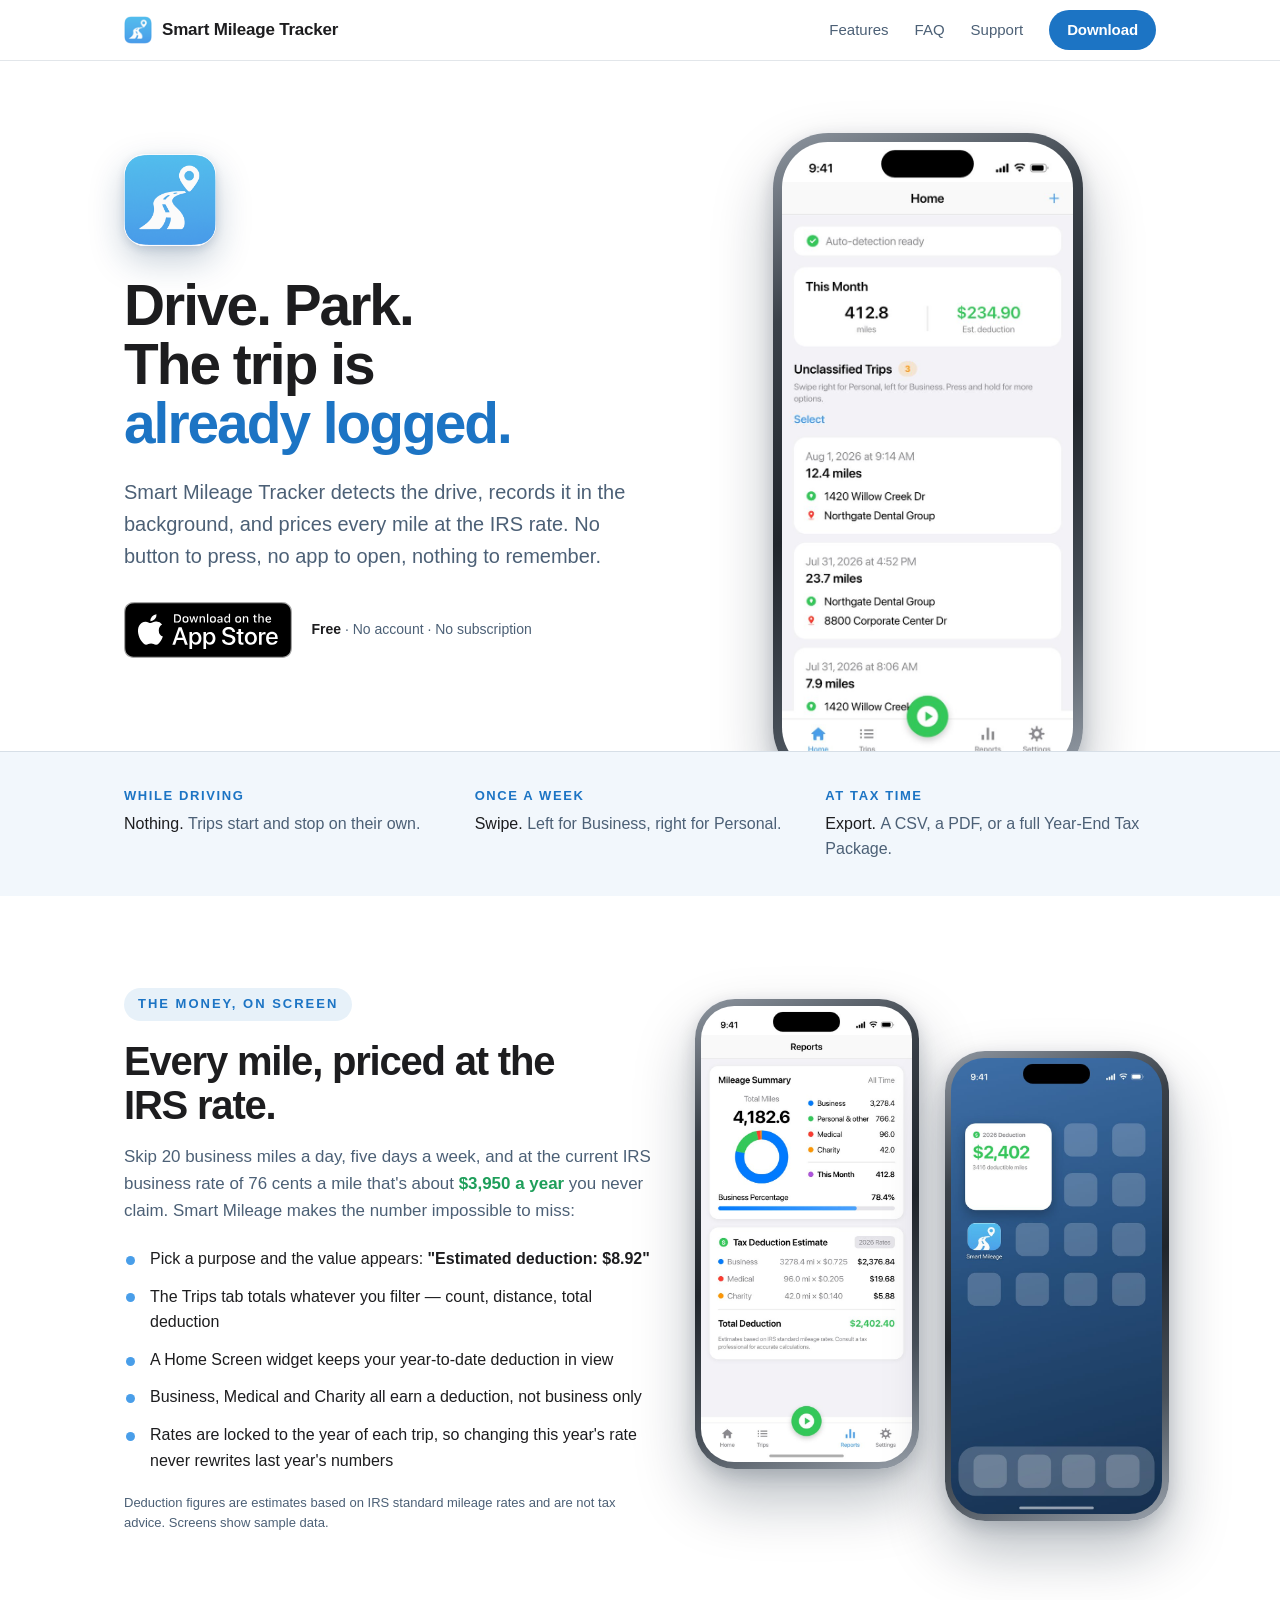
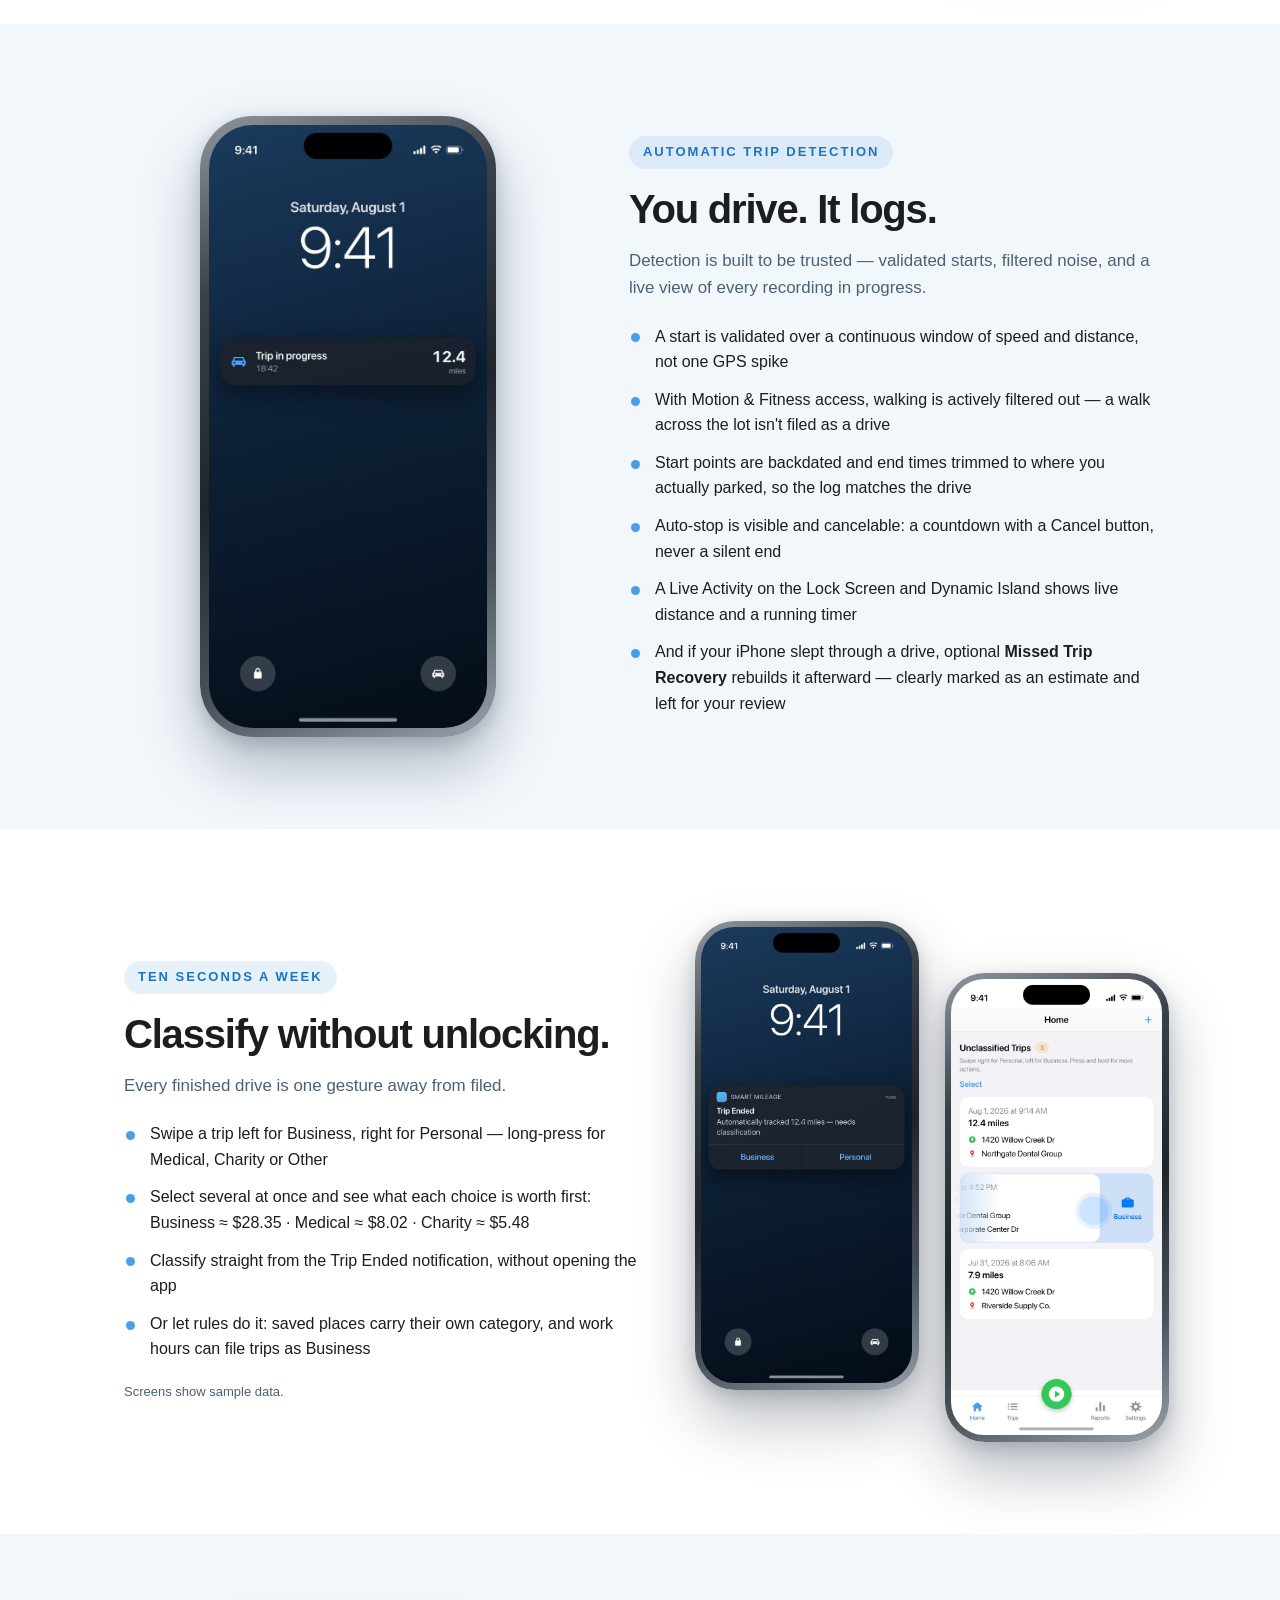
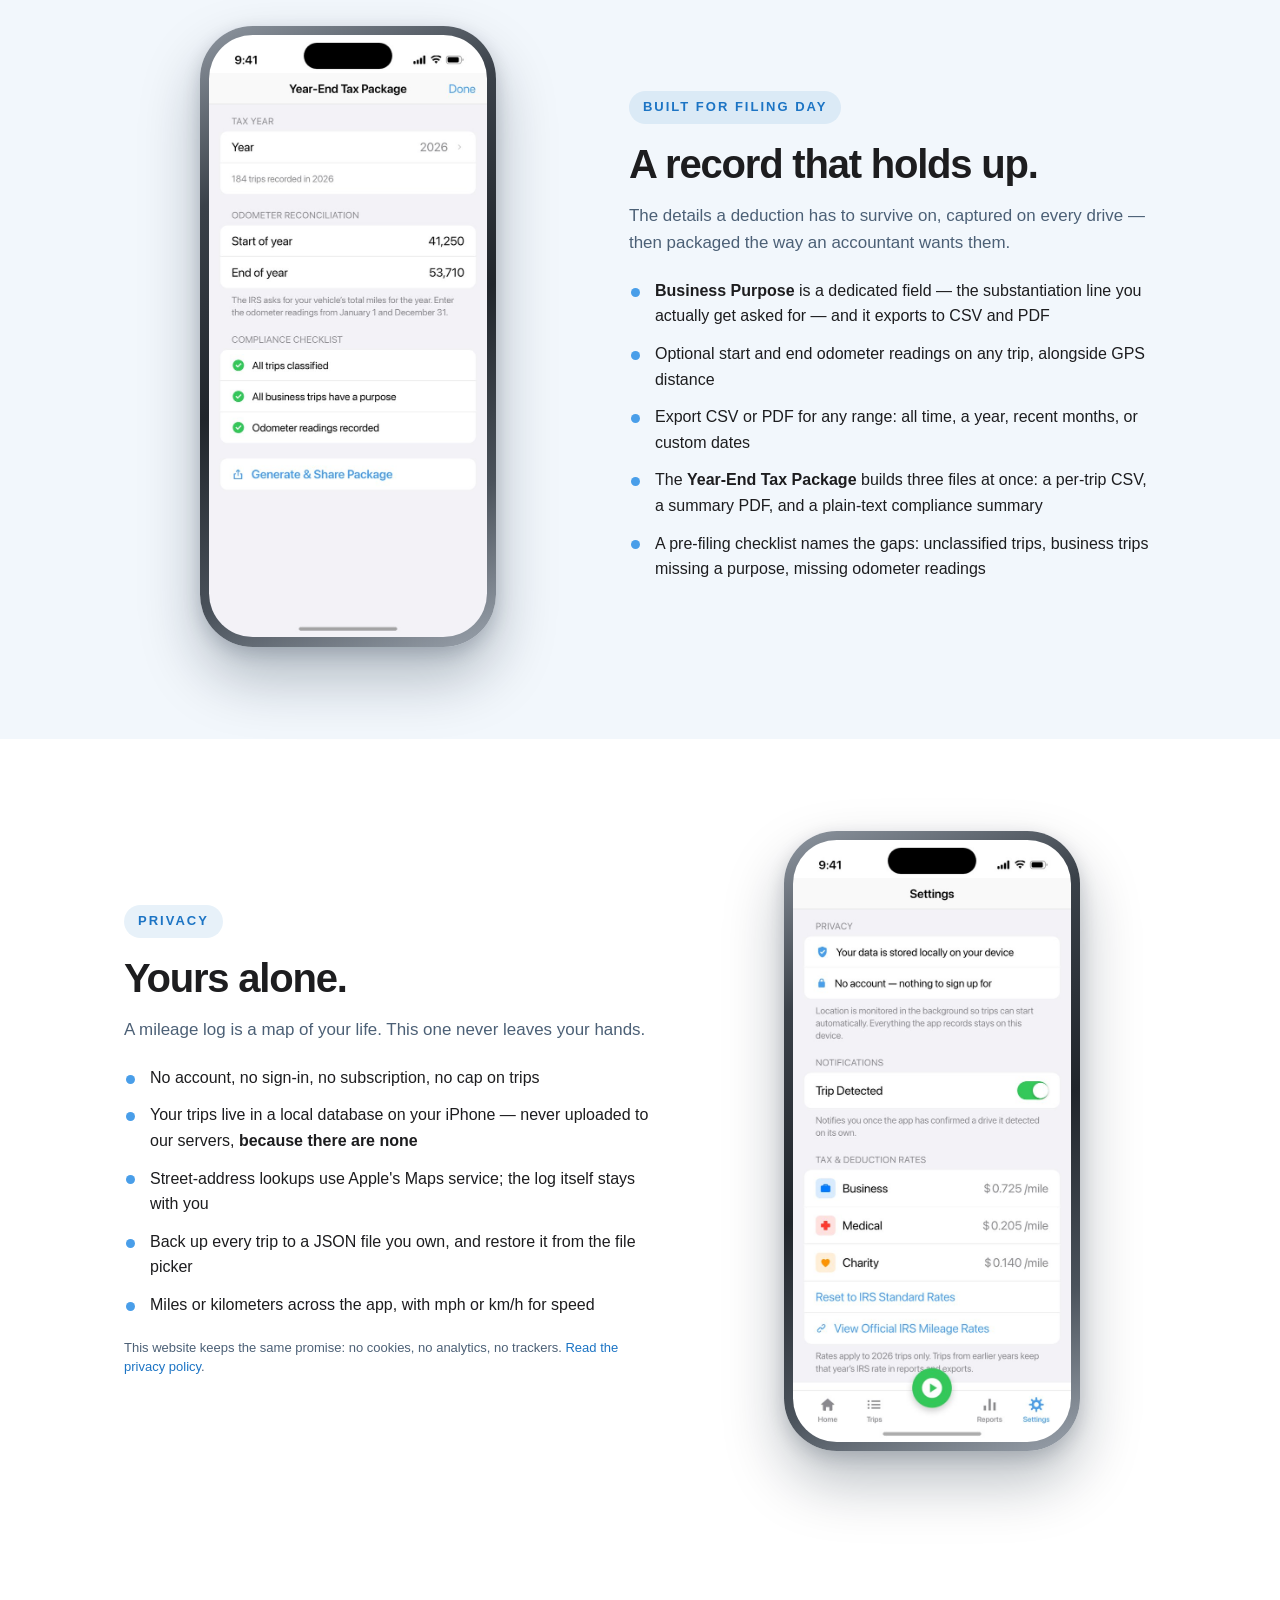
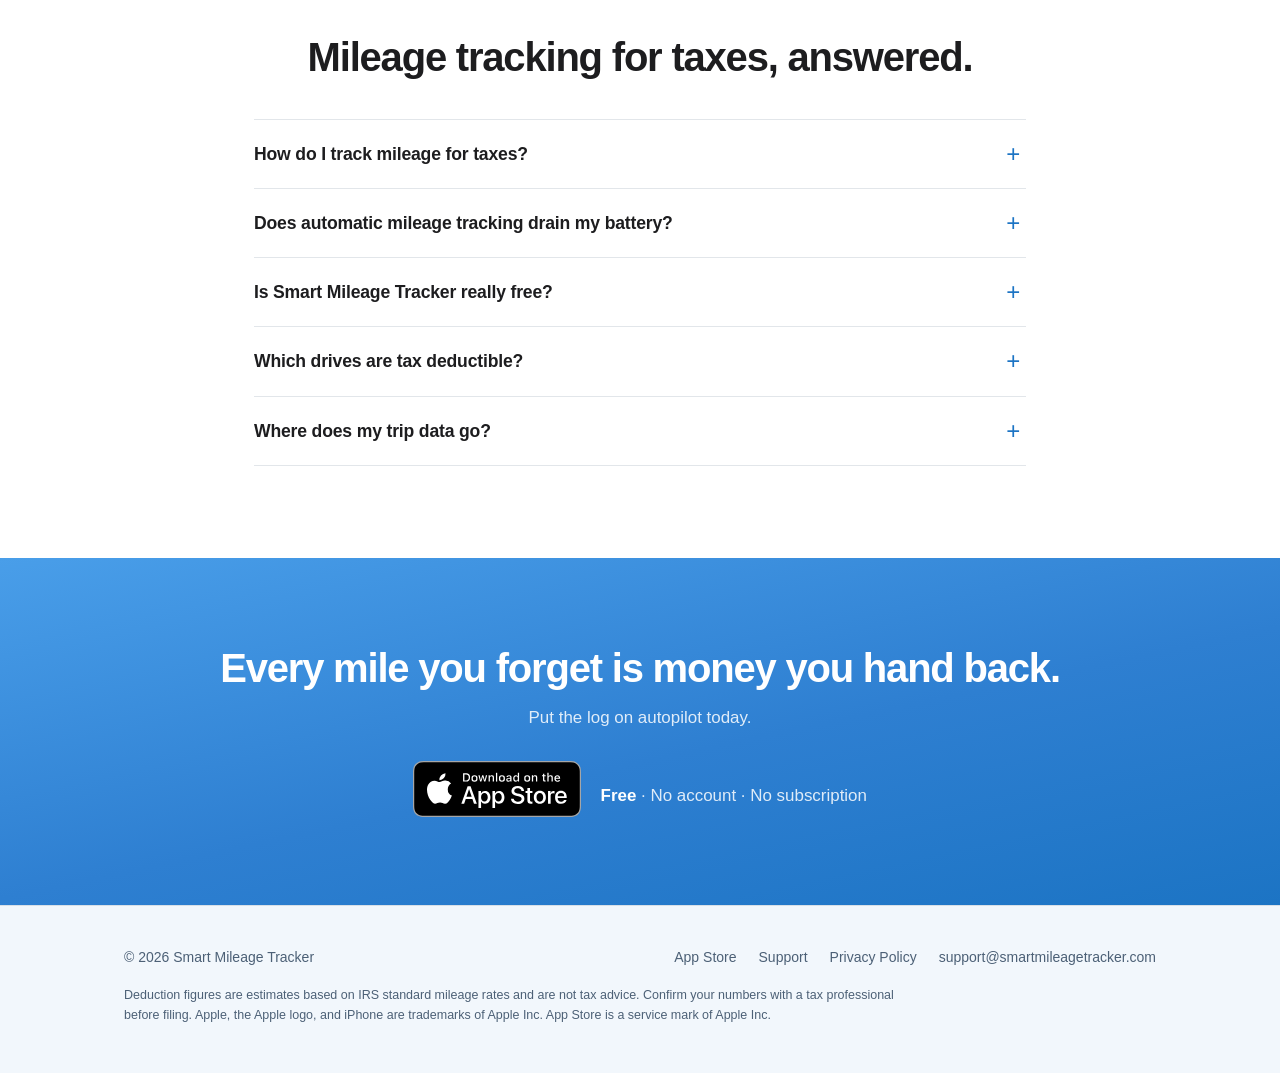
==== index.html @ 08a9942c "Marketing site for smartmileagetracker.com Landing page, /support, and /privacy as plain static HTML" ====
<!doctype html>
<html lang="en">
<head>
<meta charset="utf-8">
<meta name="viewport" content="width=device-width, initial-scale=1">
<meta name="color-scheme" content="light">
<title>Smart Mileage Tracker — Automatic Mileage Log for Taxes (iPhone)</title>
<meta name="description" content="Free iPhone app that detects your drives and logs miles automatically for IRS tax deductions. No account, no subscription — your trips stay on your phone.">
<link rel="canonical" href="https://smartmileagetracker.com/">
<meta name="theme-color" content="#499EE9">
<meta name="apple-itunes-app" content="app-id=6746294900">
<link rel="icon" type="image/png" sizes="32x32" href="/img/favicon-32.png">
<link rel="icon" type="image/png" sizes="16x16" href="/img/favicon-16.png">
<link rel="apple-touch-icon" href="/img/apple-touch-icon.png">
<meta property="og:type" content="website">
<meta property="og:site_name" content="Smart Mileage Tracker">
<meta property="og:url" content="https://smartmileagetracker.com/">
<meta property="og:title" content="Smart Mileage Tracker — Automatic Mileage Log for Taxes">
<meta property="og:description" content="Drive. Park. The trip is already logged. Free iPhone app that records your drives automatically and prices every mile at the IRS rate.">
<meta property="og:image" content="https://smartmileagetracker.com/img/og.png">
<meta property="og:image:width" content="1200">
<meta property="og:image:height" content="630">
<meta name="twitter:card" content="summary_large_image">
<meta name="twitter:title" content="Smart Mileage Tracker — Automatic Mileage Log for Taxes">
<meta name="twitter:description" content="Drive. Park. The trip is already logged. Free on iPhone — no account, no subscription.">
<meta name="twitter:image" content="https://smartmileagetracker.com/img/og.png">
<link rel="stylesheet" href="/css/site.css?v=1">
<script type="application/ld+json">
{
  "@context": "https://schema.org",
  "@type": "SoftwareApplication",
  "name": "Smart Mileage Tracker",
  "alternateName": "Smart Mileage: Tax Tracker",
  "operatingSystem": "iOS",
  "applicationCategory": "FinanceApplication",
  "url": "https://smartmileagetracker.com/",
  "installUrl": "https://apps.apple.com/app/id6746294900",
  "sameAs": ["https://apps.apple.com/app/id6746294900"],
  "image": "https://smartmileagetracker.com/img/og.png",
  "description": "iPhone app that detects drives automatically and logs mileage for IRS tax deductions. No account, no subscription — trips stay on the device.",
  "author": { "@type": "Organization", "name": "Smart Mileage Tracker" },
  "offers": { "@type": "Offer", "price": "0", "priceCurrency": "USD" },
  "aggregateRating": { "@type": "AggregateRating", "ratingValue": "4.5", "ratingCount": "18" }
}
</script>
<!-- RATE-CHECK: aggregateRating above — refresh ratingValue/ratingCount from App Store Connect periodically -->
<script type="application/ld+json">
{
  "@context": "https://schema.org",
  "@type": "FAQPage",
  "mainEntity": [
    {
      "@type": "Question",
      "name": "How do I track mileage for taxes?",
      "acceptedAnswer": { "@type": "Answer", "text": "The IRS lets you deduct qualifying miles at a standard rate it sets for each year, but the deduction has to survive on your records: the date, the distance, and the business purpose of each drive. Smart Mileage Tracker captures the date, route, distance, and addresses automatically for every drive, gives Business Purpose its own field, and exports it all as a CSV or PDF your accountant can use." }
    },
    {
      "@type": "Question",
      "name": "Does automatic mileage tracking drain my battery?",
      "acceptedAnswer": { "@type": "Answer", "text": "Smart Mileage uses your location in the background so drives can be detected automatically, and background GPS does use some battery. Sampling adapts to your speed to keep the cost low, and you can restrict automatic tracking to when your iPhone is plugged in — useful if your car charges your phone anyway." }
    },
    {
      "@type": "Question",
      "name": "Is Smart Mileage Tracker really free?",
      "acceptedAnswer": { "@type": "Answer", "text": "Yes — free on the App Store, with no account to create and no subscription. Tracking is unlimited: there is no cap on trips. If paid extras ever arrive, they will be a one-time purchase — never a subscription." }
    },
    {
      "@type": "Question",
      "name": "Which drives are tax deductible?",
      "acceptedAnswer": { "@type": "Answer", "text": "More than business alone: the IRS publishes standard mileage rates for business, medical, and charitable driving, and Smart Mileage prices all three — each at the rate for the year the trip happened. Regular commuting generally is not deductible. Deduction figures in the app are estimates, not tax advice; confirm your situation with a tax professional." }
    },
    {
      "@type": "Question",
      "name": "Where does my trip data go?",
      "acceptedAnswer": { "@type": "Answer", "text": "Nowhere. Your trips live in a local database on your iPhone — there is no account and no server of ours for them to be uploaded to. Street-address lookups use Apple's Maps service; the log itself stays with you, and you can back it up to a JSON file you own." }
    }
  ]
}
</script>
</head>
<body>
<a class="skip" href="#main">Skip to content</a>

<header class="site-head">
  <div class="wrap">
    <a class="brand" href="/">
      <img src="/img/favicon-32.png" alt="" width="32" height="32">
      Smart Mileage Tracker
    </a>
    <nav aria-label="Site">
      <a href="#features">Features</a>
      <a href="#faq">FAQ</a>
      <a href="/support">Support</a>
      <a class="btn" href="https://apps.apple.com/app/id6746294900">Download</a>
    </nav>
  </div>
</header>

<main id="main">

  <section class="hero">
    <div class="wrap">
      <div class="hero-copy">
        <img class="app-icon" src="/img/app-icon.png" alt="Smart Mileage Tracker app icon" width="92" height="92">
        <h1>Drive. Park.<br>The trip is <span class="hl">already&nbsp;logged.</span></h1>
        <p class="lede">Smart Mileage Tracker detects the drive, records it in the background, and prices every mile at the IRS rate. No button to press, no app to open, nothing to remember.</p>
        <div class="store-cta">
          <a class="badge" href="https://apps.apple.com/app/id6746294900">
            <img src="/img/badge-app-store.svg" alt="Download on the App Store" width="168" height="56">
          </a>
          <p class="microline"><b>Free</b> · No account · No subscription</p>
        </div>
      </div>
      <div class="f-shot">
        <figure class="device">
          <div class="screen-clip">
            <img src="/img/screens/home.jpg" alt="Smart Mileage Tracker home screen showing this month's miles, the estimated deduction, and unclassified trips ready to swipe" width="640" height="1387" fetchpriority="high">
          </div>
        </figure>
      </div>
    </div>
  </section>

  <section class="strip" aria-label="How it works">
    <div class="wrap">
      <div class="step">
        <div class="step-k">While driving</div>
        <p>Nothing. <span>Trips start and stop on their own.</span></p>
      </div>
      <div class="step">
        <div class="step-k">Once a week</div>
        <p>Swipe. <span>Left for Business, right for Personal.</span></p>
      </div>
      <div class="step">
        <div class="step-k">At tax time</div>
        <p>Export. <span>A CSV, a PDF, or a full Year-End Tax Package.</span></p>
      </div>
    </div>
  </section>

  <section class="feature" id="features">
    <div class="wrap">
      <div class="f-copy">
        <span class="kicker">The money, on screen</span>
        <h2>Every mile, priced at the IRS&nbsp;rate.</h2>
        <!-- RATE-CHECK: 76 cents + $3,950 figure (20 mi x 5 days x 52 wk x $0.76) — update when the IRS rate changes -->
        <p class="f-lede">Skip 20 business miles a day, five days a week, and at the current IRS business rate of 76 cents a mile that's about <span class="money-figure">$3,950 a year</span> you never claim. Smart Mileage makes the number impossible to miss:</p>
        <ul class="bullets">
          <li>Pick a purpose and the value appears: <b>"Estimated deduction: $8.92"</b></li>
          <li>The Trips tab totals whatever you filter — count, distance, total deduction</li>
          <li>A Home Screen widget keeps your year-to-date deduction in view</li>
          <li>Business, Medical and Charity all earn a deduction, not business only</li>
          <li>Rates are locked to the year of each trip, so changing this year's rate never rewrites last year's numbers</li>
        </ul>
        <p class="fineprint">Deduction figures are estimates based on IRS standard mileage rates and are not tax advice. Screens show sample data.</p>
      </div>
      <div class="f-shot">
        <div class="device-pair">
          <figure class="device sm">
            <div class="screen-clip">
              <img src="/img/screens/reports.jpg" alt="Reports screen with a year's mileage summary and tax deduction totals by category" width="640" height="1387" loading="lazy">
            </div>
          </figure>
          <figure class="device sm">
            <div class="screen-clip">
              <img src="/img/screens/widget.jpg" alt="iPhone Home Screen widget showing a running year-to-date deduction total" width="640" height="1387" loading="lazy">
            </div>
          </figure>
        </div>
      </div>
    </div>
  </section>

  <section class="feature band rev">
    <div class="wrap">
      <div class="f-copy">
        <span class="kicker">Automatic trip detection</span>
        <h2>You drive. It&nbsp;logs.</h2>
        <p class="f-lede">Detection is built to be trusted — validated starts, filtered noise, and a live view of every recording in progress.</p>
        <ul class="bullets">
          <li>A start is validated over a continuous window of speed and distance, not one GPS spike</li>
          <li>With Motion &amp; Fitness access, walking is actively filtered out — a walk across the lot isn't filed as a drive</li>
          <li>Start points are backdated and end times trimmed to where you actually parked, so the log matches the drive</li>
          <li>Auto-stop is visible and cancelable: a countdown with a Cancel button, never a silent end</li>
          <li>A Live Activity on the Lock Screen and Dynamic Island shows live distance and a running timer</li>
          <li>And if your iPhone slept through a drive, optional <b>Missed Trip Recovery</b> rebuilds it afterward — clearly marked as an estimate and left for your review</li>
        </ul>
      </div>
      <div class="f-shot">
        <figure class="device">
          <div class="screen-clip">
            <img src="/img/screens/lockscreen.jpg" alt="iPhone Lock Screen with a Smart Mileage Live Activity showing a trip in progress with live distance" width="640" height="1387" loading="lazy">
          </div>
        </figure>
      </div>
    </div>
  </section>

  <section class="feature">
    <div class="wrap">
      <div class="f-copy">
        <span class="kicker">Ten seconds a week</span>
        <h2>Classify without unlocking.</h2>
        <p class="f-lede">Every finished drive is one gesture away from filed.</p>
        <ul class="bullets">
          <li>Swipe a trip left for Business, right for Personal — long-press for Medical, Charity or Other</li>
          <li>Select several at once and see what each choice is worth first: Business ≈ $28.35 · Medical ≈ $8.02 · Charity ≈ $5.48</li>
          <li>Classify straight from the Trip Ended notification, without opening the app</li>
          <li>Or let rules do it: saved places carry their own category, and work hours can file trips as Business</li>
        </ul>
        <p class="fineprint">Screens show sample data.</p>
      </div>
      <div class="f-shot">
        <div class="device-pair">
          <figure class="device sm">
            <div class="screen-clip">
              <img src="/img/screens/notification.jpg" alt="Lock Screen notification for a finished trip with Business and Personal buttons built in" width="640" height="1387" loading="lazy">
            </div>
          </figure>
          <figure class="device sm">
            <div class="screen-clip">
              <img src="/img/screens/swipe.jpg" alt="Trip list with a card mid-swipe toward Business classification" width="640" height="1387" loading="lazy">
            </div>
          </figure>
        </div>
      </div>
    </div>
  </section>

  <section class="feature band rev">
    <div class="wrap">
      <div class="f-copy">
        <span class="kicker">Built for filing day</span>
        <h2>A record that holds&nbsp;up.</h2>
        <p class="f-lede">The details a deduction has to survive on, captured on every drive — then packaged the way an accountant wants them.</p>
        <ul class="bullets">
          <li><b>Business Purpose</b> is a dedicated field — the substantiation line you actually get asked for — and it exports to CSV and PDF</li>
          <li>Optional start and end odometer readings on any trip, alongside GPS distance</li>
          <li>Export CSV or PDF for any range: all time, a year, recent months, or custom dates</li>
          <li>The <b>Year-End Tax Package</b> builds three files at once: a per-trip CSV, a summary PDF, and a plain-text compliance summary</li>
          <li>A pre-filing checklist names the gaps: unclassified trips, business trips missing a purpose, missing odometer readings</li>
        </ul>
      </div>
      <div class="f-shot">
        <figure class="device">
          <div class="screen-clip">
            <img src="/img/screens/yearend.jpg" alt="Year-End Tax Package screen with odometer reconciliation and a compliance checklist" width="640" height="1387" loading="lazy">
          </div>
        </figure>
      </div>
    </div>
  </section>

  <section class="feature">
    <div class="wrap">
      <div class="f-copy">
        <span class="kicker">Privacy</span>
        <h2>Yours alone.</h2>
        <p class="f-lede">A mileage log is a map of your life. This one never leaves your hands.</p>
        <ul class="bullets">
          <li>No account, no sign-in, no subscription, no cap on trips</li>
          <li>Your trips live in a local database on your iPhone — never uploaded to our servers, <b>because there are none</b></li>
          <li>Street-address lookups use Apple's Maps service; the log itself stays with you</li>
          <li>Back up every trip to a JSON file you own, and restore it from the file picker</li>
          <li>Miles or kilometers across the app, with mph or km/h for speed</li>
        </ul>
        <p class="fineprint">This website keeps the same promise: no cookies, no analytics, no trackers. <a href="/privacy">Read the privacy policy</a>.</p>
      </div>
      <div class="f-shot">
        <figure class="device">
          <div class="screen-clip">
            <img src="/img/screens/privacy.jpg" alt="Privacy and permissions settings showing all data stored on device" width="640" height="1387" loading="lazy">
          </div>
        </figure>
      </div>
    </div>
  </section>

  <section class="faq" id="faq">
    <div class="wrap">
      <h2>Mileage tracking for taxes, answered.</h2>
      <div class="faq-list">
        <details>
          <summary>How do I track mileage for taxes?</summary>
          <div class="a">
            <p>The IRS lets you deduct qualifying miles at a standard rate it sets for each year — but the deduction has to survive on your records: the date, the distance, and the business purpose of each drive. Smart Mileage Tracker captures the date, route, distance, and addresses automatically for every drive, gives Business Purpose its own field, and exports it all as a CSV or PDF your accountant can use.</p>
          </div>
        </details>
        <details>
          <summary>Does automatic mileage tracking drain my battery?</summary>
          <div class="a">
            <p>Smart Mileage uses your location in the background so drives can be detected automatically, and background GPS does use some battery. Sampling adapts to your speed to keep the cost low, and you can restrict automatic tracking to when your iPhone is plugged in — useful if your car charges your phone anyway.</p>
          </div>
        </details>
        <details>
          <summary>Is Smart Mileage Tracker really free?</summary>
          <div class="a">
            <p>Yes — free on the App Store, with no account to create and no subscription. Tracking is unlimited: there is no cap on trips. If paid extras ever arrive, they will be a one-time purchase — never a subscription.</p>
          </div>
        </details>
        <details>
          <summary>Which drives are tax deductible?</summary>
          <div class="a">
            <p>More than business alone: the IRS publishes standard mileage rates for business, medical, and charitable driving, and Smart Mileage prices all three — each at the rate for the year the trip happened. Regular commuting generally is not deductible.</p>
            <p>Deduction figures in the app are estimates, not tax advice; confirm your situation with a tax professional.</p>
          </div>
        </details>
        <details>
          <summary>Where does my trip data go?</summary>
          <div class="a">
            <p>Nowhere. Your trips live in a local database on your iPhone — there is no account and no server of ours for them to be uploaded to. Street-address lookups use Apple's Maps service; the log itself stays with you, and you can back it up to a JSON file you own. <a href="/privacy">Privacy policy</a>.</p>
          </div>
        </details>
      </div>
    </div>
  </section>

  <section class="cta-final">
    <div class="wrap">
      <h2>Every mile you forget is money you hand&nbsp;back.</h2>
      <p>Put the log on autopilot today.</p>
      <div class="store-cta">
        <a class="badge" href="https://apps.apple.com/app/id6746294900">
          <img src="/img/badge-app-store.svg" alt="Download on the App Store" width="168" height="56">
        </a>
        <p class="microline"><b>Free</b> · No account · No subscription</p>
      </div>
    </div>
  </section>

</main>

<footer class="site-foot">
  <div class="wrap">
    <div class="foot-row">
      <span>© 2026 Smart Mileage Tracker</span>
      <nav aria-label="Footer">
        <a href="https://apps.apple.com/app/id6746294900">App Store</a>
        <a href="/support">Support</a>
        <a href="/privacy">Privacy Policy</a>
        <a href="mailto:support@smartmileagetracker.com">support@smartmileagetracker.com</a>
      </nav>
    </div>
    <p class="foot-legal">Deduction figures are estimates based on IRS standard mileage rates and are not tax advice. Confirm your numbers with a tax professional before filing. Apple, the Apple logo, and iPhone are trademarks of Apple Inc. App Store is a service mark of Apple Inc.</p>
  </div>
</footer>

</body>
</html>
---- css/site.css ----
/* SmartMileageTracker.com — single stylesheet, no build step.
   Light-only by design: the app's marketing identity is the clean light look,
   and every screen render is light mode. `color-scheme: light` in each page's
   head keeps browsers from force-darkening. Dark accent #52BBED is reserved in
   the README if a dark theme is ever added. */

:root {
  --accent: #499EE9;        /* app AccentColor (light) */
  --accent-deep: #1C74C4;   /* accent for text/links on white — passes contrast */
  --ink: #1d1d1f;
  --muted: #4C6076;
  --paper: #fff;
  --band: #F2F7FC;
  --line: rgba(20, 48, 80, .12);
  --green: #1E9E5A;         /* money green, darkened for text contrast */
  --r-control: 8px;
  --r-element: 12px;
  --r-card: 16px;
}

* { margin: 0; padding: 0; box-sizing: border-box; }
html { scroll-behavior: smooth; -webkit-text-size-adjust: 100%; }
body {
  font-family: -apple-system, BlinkMacSystemFont, "SF Pro Text", "Segoe UI",
               Roboto, "Helvetica Neue", Arial, sans-serif;
  background: var(--paper);
  color: var(--ink);
  line-height: 1.6;
  font-size: 17px;
  -webkit-font-smoothing: antialiased;
  overflow-x: clip;
}
img { max-width: 100%; display: block; }
a { color: var(--accent-deep); text-decoration: none; }
a:hover { text-decoration: underline; }
ul { list-style: none; }

.wrap { max-width: 1080px; margin: 0 auto; padding: 0 24px; }

.skip {
  position: absolute; left: -9999px; top: 0; background: var(--ink); color: #fff;
  padding: 10px 16px; border-radius: 0 0 var(--r-control) 0; z-index: 100;
}
.skip:focus { left: 0; }

/* ------------------------------------------------------------ header */
.site-head {
  position: sticky; top: 0; z-index: 50;
  background: rgba(255, 255, 255, .82);
  -webkit-backdrop-filter: saturate(180%) blur(14px);
  backdrop-filter: saturate(180%) blur(14px);
  border-bottom: 1px solid var(--line);
}
.site-head .wrap {
  display: flex; align-items: center; gap: 28px; height: 60px;
}
.brand {
  display: flex; align-items: center; gap: 10px; white-space: nowrap;
  font-weight: 700; font-size: 17px; letter-spacing: -.2px; color: var(--ink);
}
.brand:hover { text-decoration: none; }
.brand img { width: 28px; height: 28px; border-radius: 7px; }
.site-head nav {
  margin-left: auto; display: flex; align-items: center; gap: 26px;
  font-size: 15px;
}
.site-head nav a { color: var(--muted); }
.site-head nav a:hover { color: var(--ink); text-decoration: none; }
.site-head nav a.btn, .site-head nav a.btn:hover { color: #fff; }
.btn {
  display: inline-block; background: var(--accent-deep); color: #fff;
  font-weight: 600; font-size: 15px; padding: 8px 18px;
  border-radius: 999px; letter-spacing: -.1px;
}
.btn:hover { background: #16619F; text-decoration: none; }

/* ------------------------------------------------------------ hero */
.hero { padding: 72px 0 0; overflow: hidden; }
.hero .wrap {
  display: grid; grid-template-columns: 1.08fr .92fr;
  gap: 40px; align-items: center;
}
.hero-copy { padding-bottom: 72px; }
.app-icon {
  width: 92px; height: 92px; border-radius: 21px;
  box-shadow: 0 14px 34px rgba(18, 58, 99, .25), 0 3px 9px rgba(18, 58, 99, .14);
  margin-bottom: 30px;
}
.kicker {
  display: inline-block; font-size: 13px; font-weight: 700;
  letter-spacing: 2px; text-transform: uppercase;
  color: var(--accent-deep); background: rgba(28, 116, 196, .10);
  padding: 6px 14px; border-radius: 999px; margin-bottom: 18px;
}
h1 {
  font-size: clamp(2.3rem, 5.4vw, 3.55rem);
  line-height: 1.04; font-weight: 800; letter-spacing: -.035em;
}
h1 .hl { color: var(--accent-deep); }
.lede {
  font-size: clamp(1.05rem, 1.9vw, 1.25rem);
  color: var(--muted); margin-top: 22px; max-width: 34em;
}
.store-cta { margin-top: 30px; display: flex; align-items: center; gap: 20px; flex-wrap: wrap; }
.store-cta .badge img { width: auto; height: 56px; }
.microline { font-size: 14px; color: var(--muted); }
.microline b { color: var(--ink); font-weight: 600; }

/* ------------------------------------------------------------ device frame */
.f-copy, .f-shot, .hero-copy { min-width: 0; }
.device {
  --dw: min(296px, 80vw);
  width: var(--dw); margin: 0 auto; flex: none;
  padding: calc(var(--dw) * .0305);
  border-radius: calc(var(--dw) * .178);
  background: linear-gradient(155deg, #8E96A0 0%, #3A4149 24%, #20252B 52%,
                              #4A525B 78%, #9AA2AC 100%);
  box-shadow: 0 30px 60px rgba(4, 20, 40, .28), 0 6px 18px rgba(4, 20, 40, .16);
}
.device .screen-clip {
  border-radius: calc(var(--dw) * .1476);
  overflow: hidden; background: #fff;
}
.device img { width: 100%; height: auto; }
.device.sm { --dw: min(224px, 39vw); }
.hero .device { --dw: min(310px, 80vw); margin-bottom: -7%; }
.device-pair {
  display: flex; gap: 26px; justify-content: center; align-items: flex-start;
}
.device-pair .device:last-child { margin-top: 52px; }

/* ------------------------------------------------------------ 3-step strip */
.strip { background: var(--band); border-top: 1px solid var(--line); }
.strip .wrap {
  display: grid; grid-template-columns: repeat(3, 1fr);
  gap: 20px; padding-top: 34px; padding-bottom: 34px;
}
.step .step-k {
  font-size: 13px; font-weight: 700; letter-spacing: 1.6px;
  text-transform: uppercase; color: var(--accent-deep);
}
.step p { font-size: 16px; color: var(--ink); margin-top: 4px; font-weight: 500; }
.step p span { color: var(--muted); font-weight: 400; }

/* ------------------------------------------------------------ feature sections */
.feature { padding: 92px 0; }
.feature.band { background: var(--band); }
.feature .wrap {
  display: grid; grid-template-columns: 1.08fr .92fr;
  gap: 56px; align-items: center;
}
.feature.rev .wrap { grid-template-columns: .92fr 1.08fr; }
.feature.rev .f-copy { order: 2; }
.feature.rev .f-shot { order: 1; }
h2 {
  font-size: clamp(1.8rem, 3.6vw, 2.5rem);
  line-height: 1.1; font-weight: 800; letter-spacing: -.03em;
}
.f-lede { color: var(--muted); margin-top: 16px; font-size: 1.06rem; }
.bullets { margin-top: 22px; display: grid; gap: 12px; }
.bullets li { position: relative; padding-left: 26px; font-size: 16px; }
.bullets li::before {
  content: ""; position: absolute; left: 2px; top: .62em;
  width: 9px; height: 9px; border-radius: 50%;
  background: var(--accent);
}
.bullets li b { font-weight: 600; }
.fineprint { font-size: 13px; color: var(--muted); margin-top: 20px; line-height: 1.5; }
.money-figure { color: var(--green); font-weight: 700; }

/* ------------------------------------------------------------ FAQ */
.faq { padding: 92px 0; }
.faq .wrap { max-width: 820px; }
.faq h2 { text-align: center; }
.faq .f-lede { text-align: center; max-width: 36em; margin-left: auto; margin-right: auto; }
.faq-list { margin-top: 40px; border-top: 1px solid var(--line); }
details { border-bottom: 1px solid var(--line); }
summary {
  cursor: pointer; list-style: none; position: relative;
  font-size: 1.1rem; font-weight: 600; letter-spacing: -.01em;
  padding: 20px 44px 20px 0;
}
summary::-webkit-details-marker { display: none; }
summary::after {
  content: "+"; position: absolute; right: 6px; top: 50%;
  transform: translateY(-50%);
  font-size: 1.5rem; font-weight: 400; color: var(--accent-deep);
  transition: transform .18s ease;
}
details[open] summary::after { transform: translateY(-50%) rotate(45deg); }
details .a { padding: 0 0 22px; color: var(--muted); max-width: 44em; }
details .a p + p { margin-top: 10px; }
details .a a { font-weight: 500; }

/* ------------------------------------------------------------ final CTA */
.cta-final {
  background: linear-gradient(168deg, #499EE9 0%, #2E7FD1 55%, #1C74C4 100%);
  color: #fff; text-align: center; padding: 88px 0;
}
.cta-final h2 { color: #fff; }
.cta-final p { color: rgba(255, 255, 255, .85); margin-top: 14px; font-size: 1.06rem; }
.cta-final .store-cta { justify-content: center; margin-top: 30px; }
.cta-final .microline { color: rgba(255, 255, 255, .85); }
.cta-final .microline b { color: #fff; }

/* ------------------------------------------------------------ footer */
.site-foot { background: var(--band); border-top: 1px solid var(--line); padding: 40px 0 48px; }
.foot-row {
  display: flex; align-items: center; gap: 24px; flex-wrap: wrap;
  font-size: 14px; color: var(--muted);
}
.foot-row nav { display: flex; gap: 22px; flex-wrap: wrap; margin-left: auto; }
.foot-row a { color: var(--muted); }
.foot-row a:hover { color: var(--ink); }
.foot-legal { font-size: 12.5px; color: var(--muted); margin-top: 18px; max-width: 62em; line-height: 1.55; }

/* ------------------------------------------------------------ subpages (support / privacy / 404) */
.page { padding: 64px 0 88px; }
.page .wrap { max-width: 820px; }
.page h1 { font-size: clamp(2rem, 4.5vw, 2.8rem); }
.page .updated { color: var(--muted); font-size: 14px; margin-top: 10px; }
.page .intro { color: var(--muted); margin-top: 18px; font-size: 1.06rem; }
.page h2 { font-size: 1.45rem; margin-top: 44px; letter-spacing: -.02em; }
.page h2 + p, .page p + p, .page h2 + ul { margin-top: 12px; }
.page ul.plain { margin-top: 12px; display: grid; gap: 8px; }
.page ul.plain li { position: relative; padding-left: 24px; }
.page ul.plain li::before {
  content: ""; position: absolute; left: 2px; top: .62em;
  width: 8px; height: 8px; border-radius: 50%; background: var(--accent);
}
.callout {
  background: var(--band); border: 1px solid var(--line);
  border-radius: var(--r-card); padding: 22px 24px; margin-top: 28px;
}
.callout .big { font-size: 1.15rem; font-weight: 600; }
.callout p + p { margin-top: 8px; }
.callout.keyfact { border-left: 4px solid var(--green); }
.page .faq-list { margin-top: 28px; }
.page-cta { margin-top: 44px; }

/* ------------------------------------------------------------ responsive */
@media (max-width: 900px) {
  .hero .wrap, .feature .wrap, .feature.rev .wrap { grid-template-columns: 1fr; }
  .feature.rev .f-copy { order: 1; }
  .feature.rev .f-shot { order: 2; }
  .hero { padding-top: 48px; }
  .hero-copy { padding-bottom: 0; text-align: center; }
  .app-icon, .hero .lede { margin-left: auto; margin-right: auto; }
  .store-cta { justify-content: center; }
  .hero .device { --dw: min(260px, 78vw); margin-bottom: -10%; margin-top: 8px; }
  .feature { padding: 64px 0; }
  .faq { padding: 64px 0; }
  .device { --dw: min(250px, 78vw); }
  .device.sm { --dw: min(178px, 39vw); }
  .device-pair { gap: 18px; }
  .device-pair .device:last-child { margin-top: 36px; }
}
@media (max-width: 600px) {
  .site-head nav a:not(.btn) { display: none; }
  .strip .wrap { grid-template-columns: 1fr; gap: 16px; }
  .foot-row { flex-direction: column; align-items: flex-start; gap: 12px; }
  .foot-row nav { margin-left: 0; }
}
@media (prefers-reduced-motion: reduce) {
  html { scroll-behavior: auto; }
  summary::after { transition: none; }
}
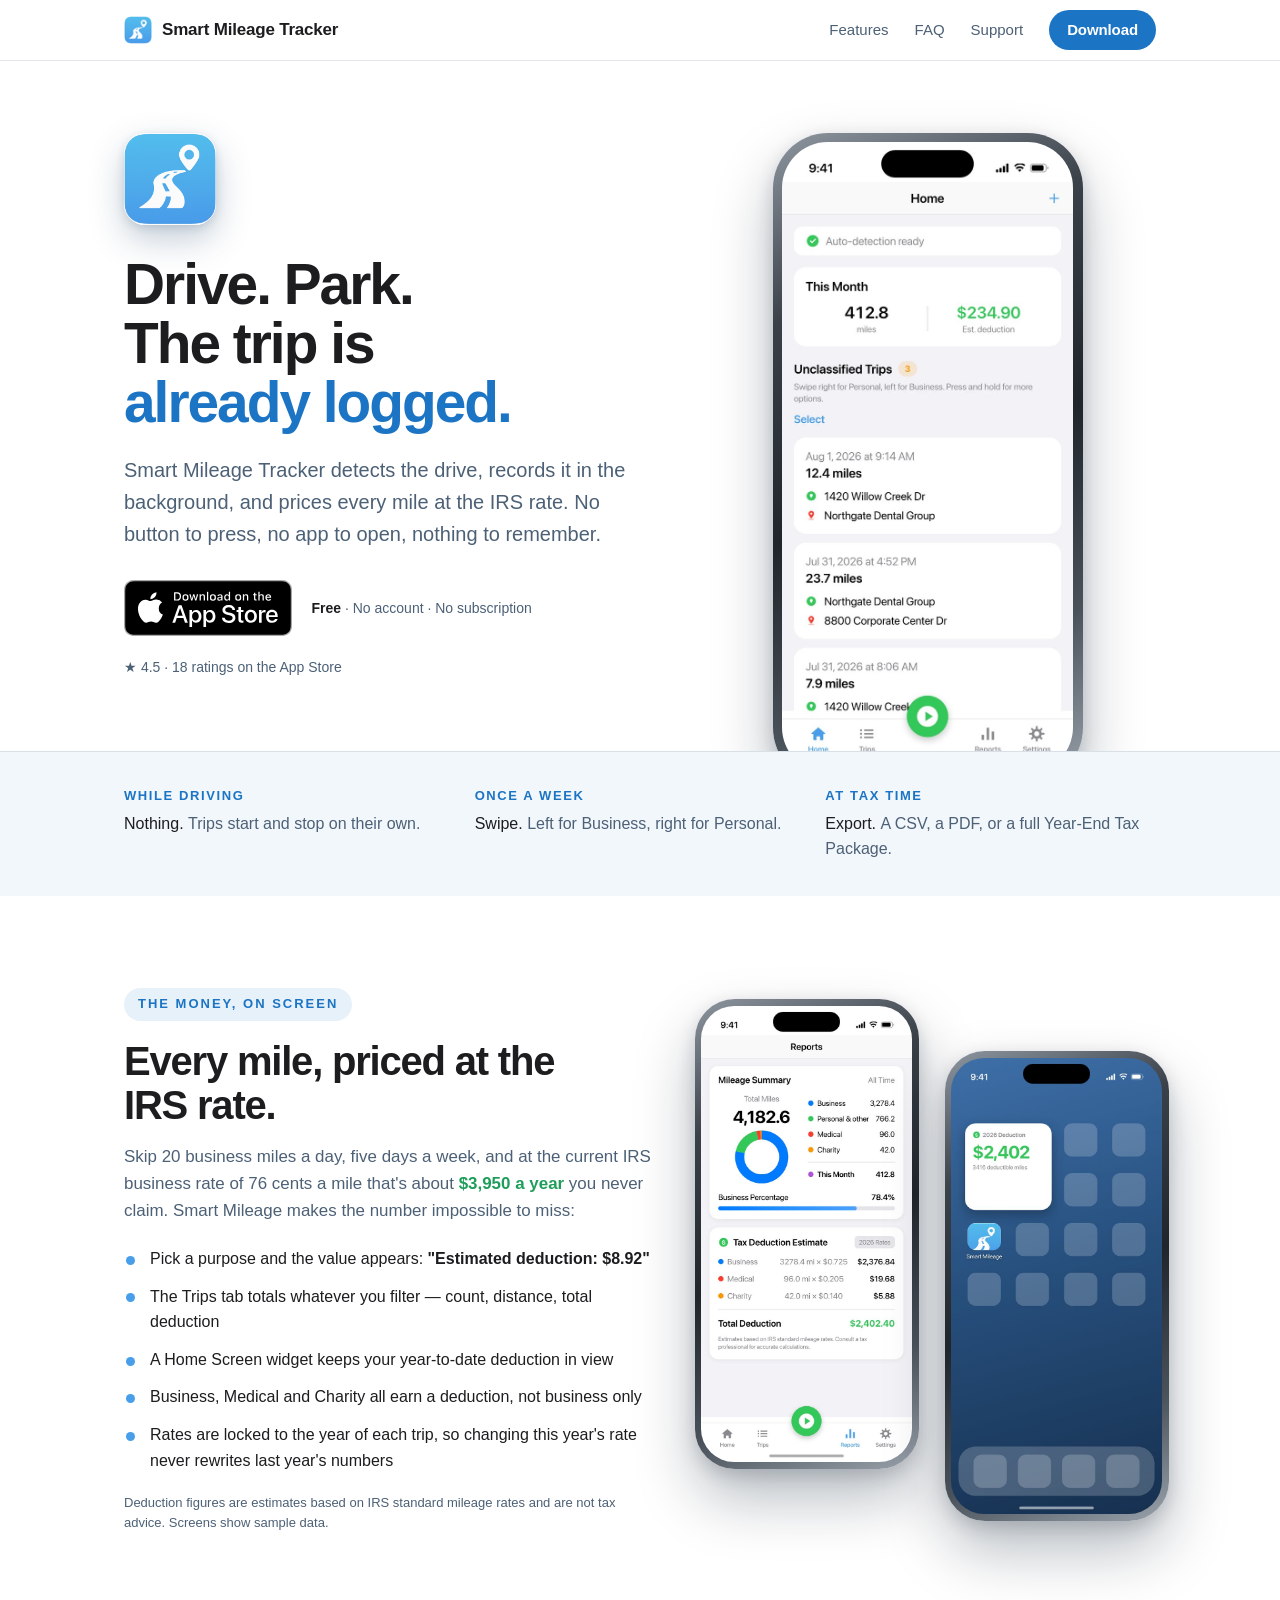
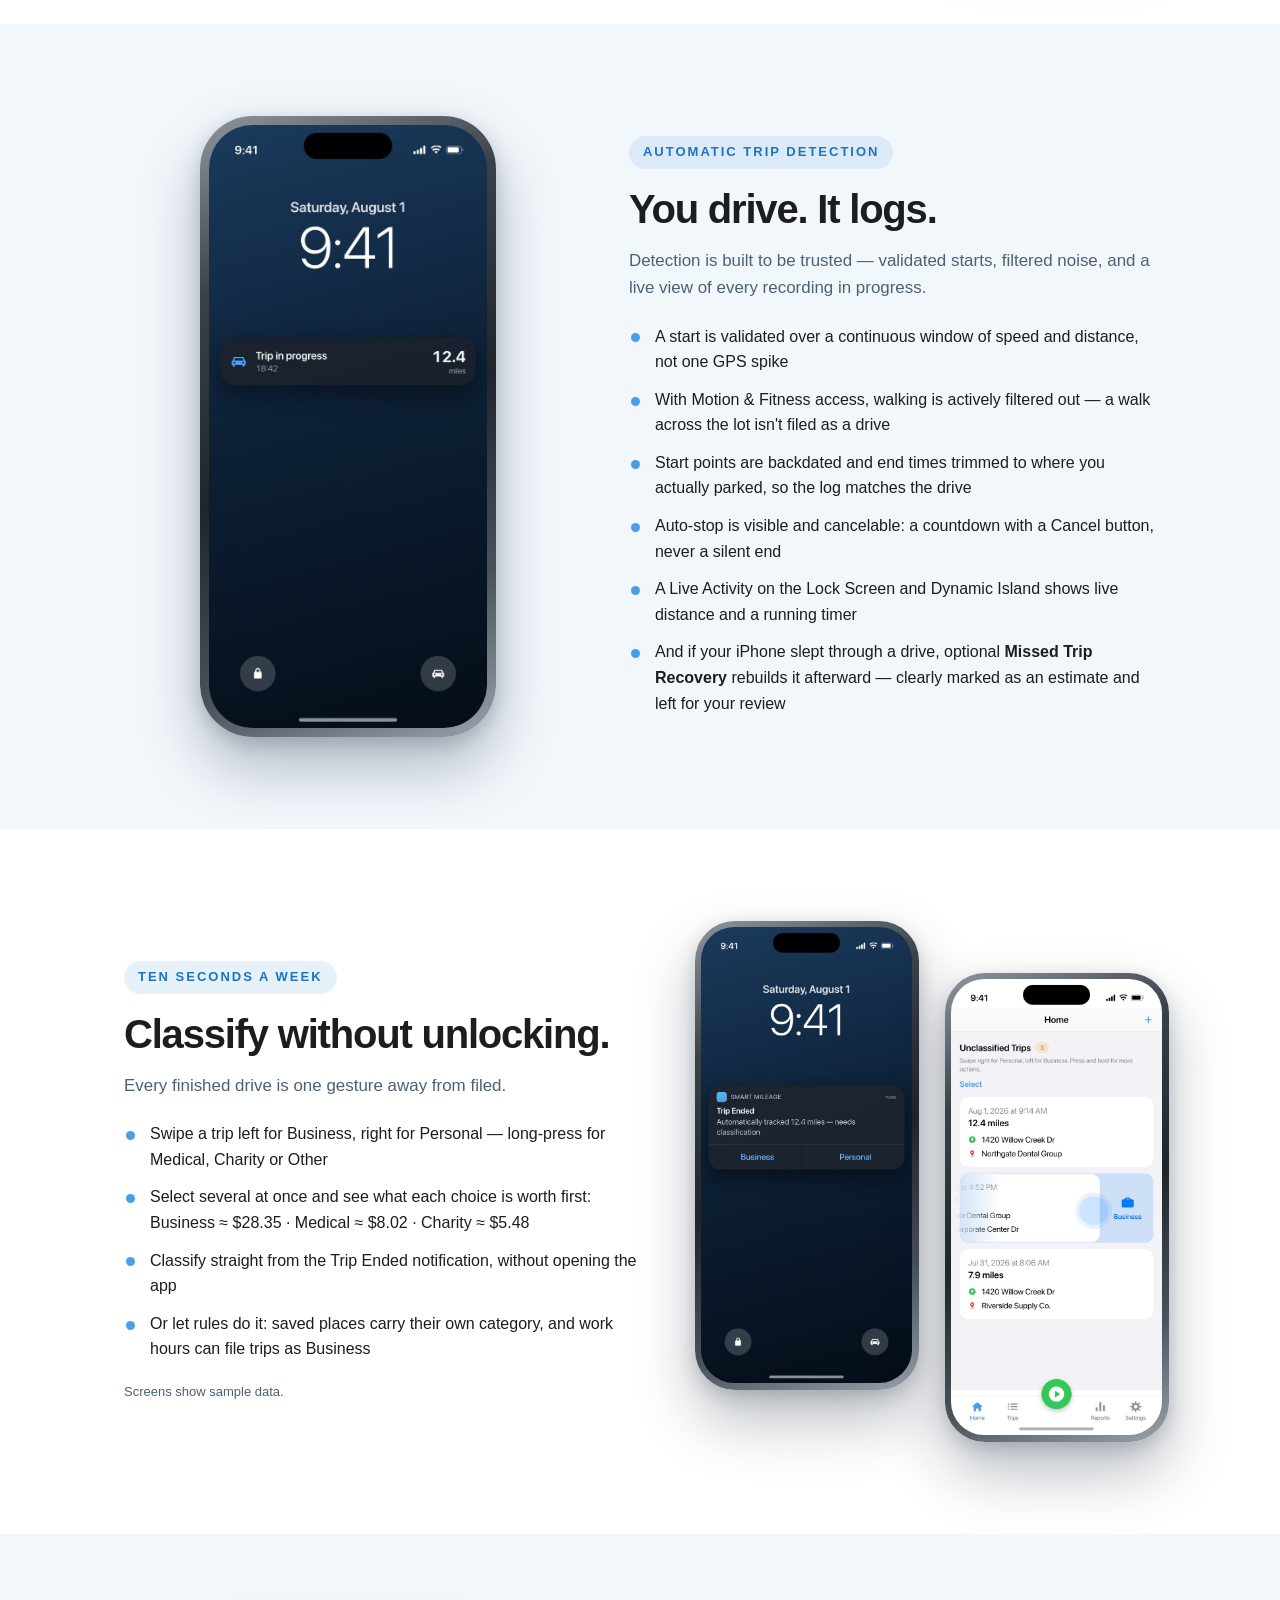
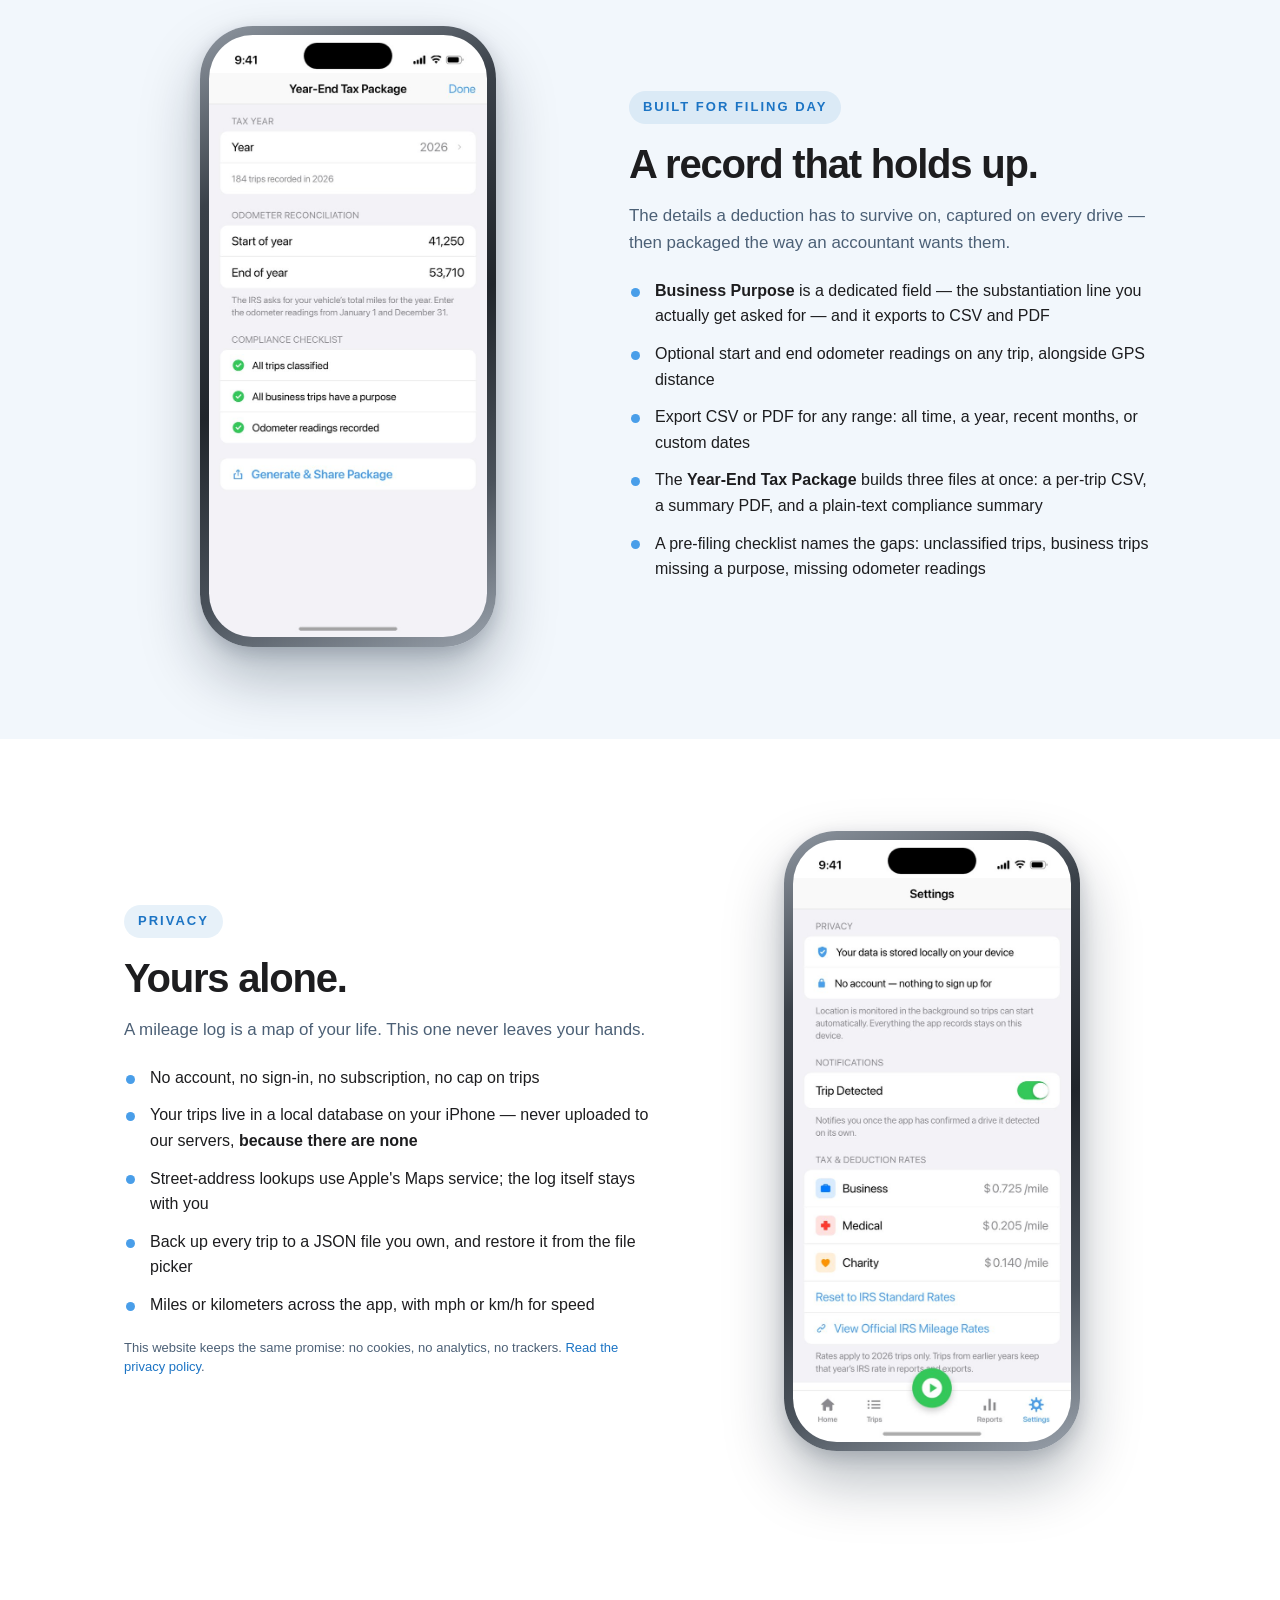
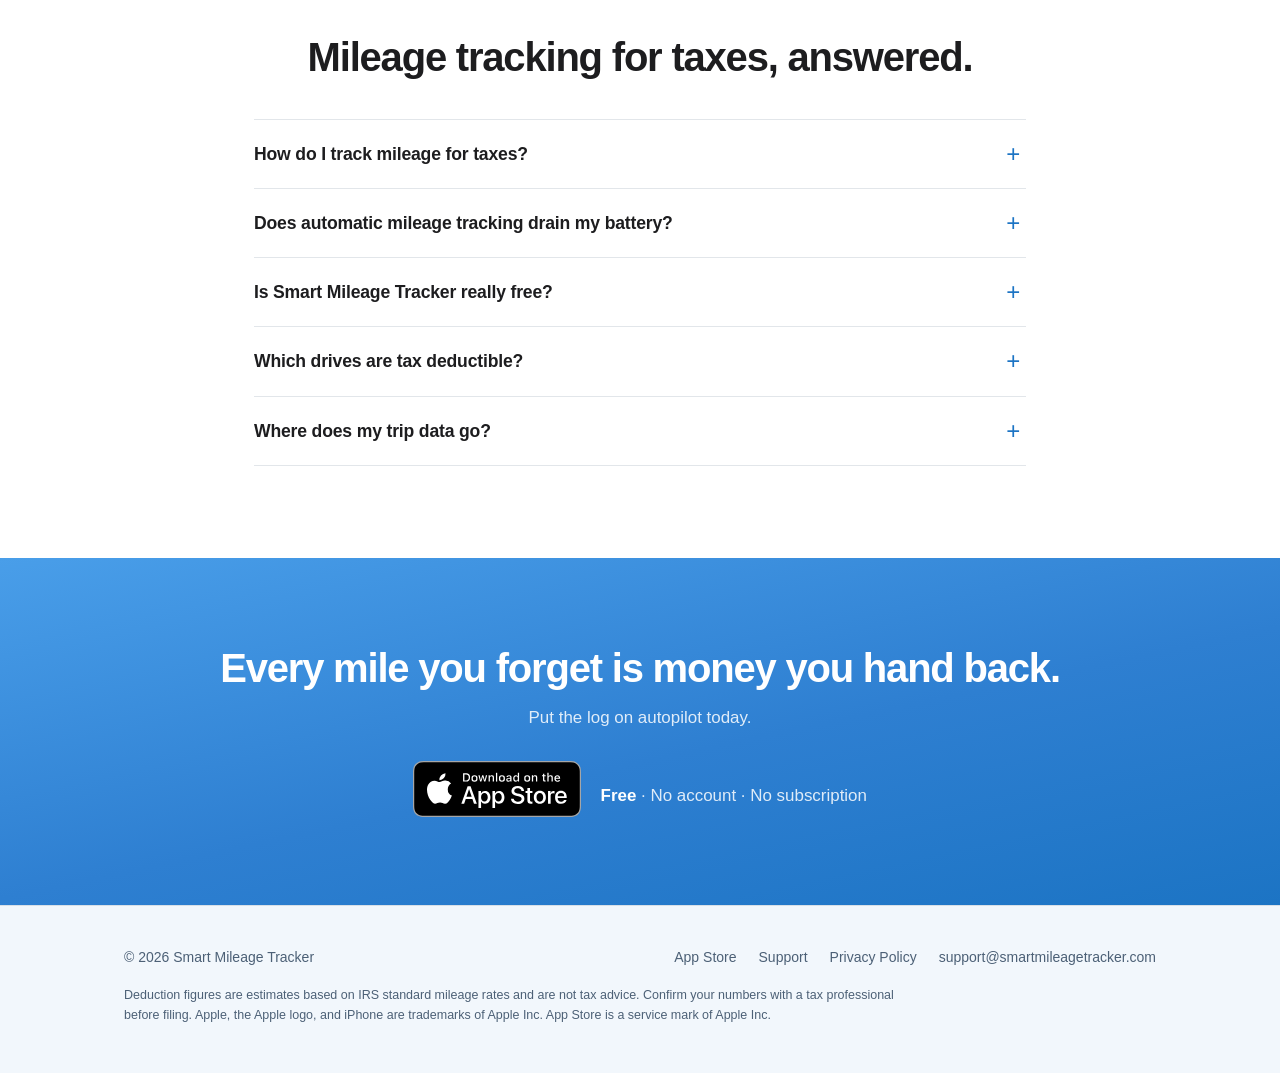
==== commit be7806ea: "Site audit fixes: folder URLs, privacy clauses, visible rating, robots - /support/ and /privacy/ ret" ====
--- a/index.html
+++ b/index.html
@@ -90,7 +90,7 @@
     <nav aria-label="Site">
       <a href="#features">Features</a>
       <a href="#faq">FAQ</a>
-      <a href="/support">Support</a>
+      <a href="/support/">Support</a>
       <a class="btn" href="https://apps.apple.com/app/id6746294900">Download</a>
     </nav>
   </div>
@@ -109,6 +109,8 @@
             <img src="/img/badge-app-store.svg" alt="Download on the App Store" width="168" height="56">
           </a>
           <p class="microline"><b>Free</b> · No account · No subscription</p>
+          <!-- RATE-CHECK: must match the JSON-LD aggregateRating above (structured data has to be visible on the page) -->
+          <p class="microline">★ 4.5 · 18 ratings on the App Store</p>
         </div>
       </div>
       <div class="f-shot">
@@ -264,7 +266,7 @@
           <li>Back up every trip to a JSON file you own, and restore it from the file picker</li>
           <li>Miles or kilometers across the app, with mph or km/h for speed</li>
         </ul>
-        <p class="fineprint">This website keeps the same promise: no cookies, no analytics, no trackers. <a href="/privacy">Read the privacy policy</a>.</p>
+        <p class="fineprint">This website keeps the same promise: no cookies, no analytics, no trackers. <a href="/privacy/">Read the privacy policy</a>.</p>
       </div>
       <div class="f-shot">
         <figure class="device">
@@ -308,7 +310,7 @@
         <details>
           <summary>Where does my trip data go?</summary>
           <div class="a">
-            <p>Nowhere. Your trips live in a local database on your iPhone — there is no account and no server of ours for them to be uploaded to. Street-address lookups use Apple's Maps service; the log itself stays with you, and you can back it up to a JSON file you own. <a href="/privacy">Privacy policy</a>.</p>
+            <p>Nowhere. Your trips live in a local database on your iPhone — there is no account and no server of ours for them to be uploaded to. Street-address lookups use Apple's Maps service; the log itself stays with you, and you can back it up to a JSON file you own. <a href="/privacy/">Privacy policy</a>.</p>
           </div>
         </details>
       </div>
@@ -336,8 +338,8 @@
       <span>© 2026 Smart Mileage Tracker</span>
       <nav aria-label="Footer">
         <a href="https://apps.apple.com/app/id6746294900">App Store</a>
-        <a href="/support">Support</a>
-        <a href="/privacy">Privacy Policy</a>
+        <a href="/support/">Support</a>
+        <a href="/privacy/">Privacy Policy</a>
         <a href="mailto:support@smartmileagetracker.com">support@smartmileagetracker.com</a>
       </nav>
     </div>
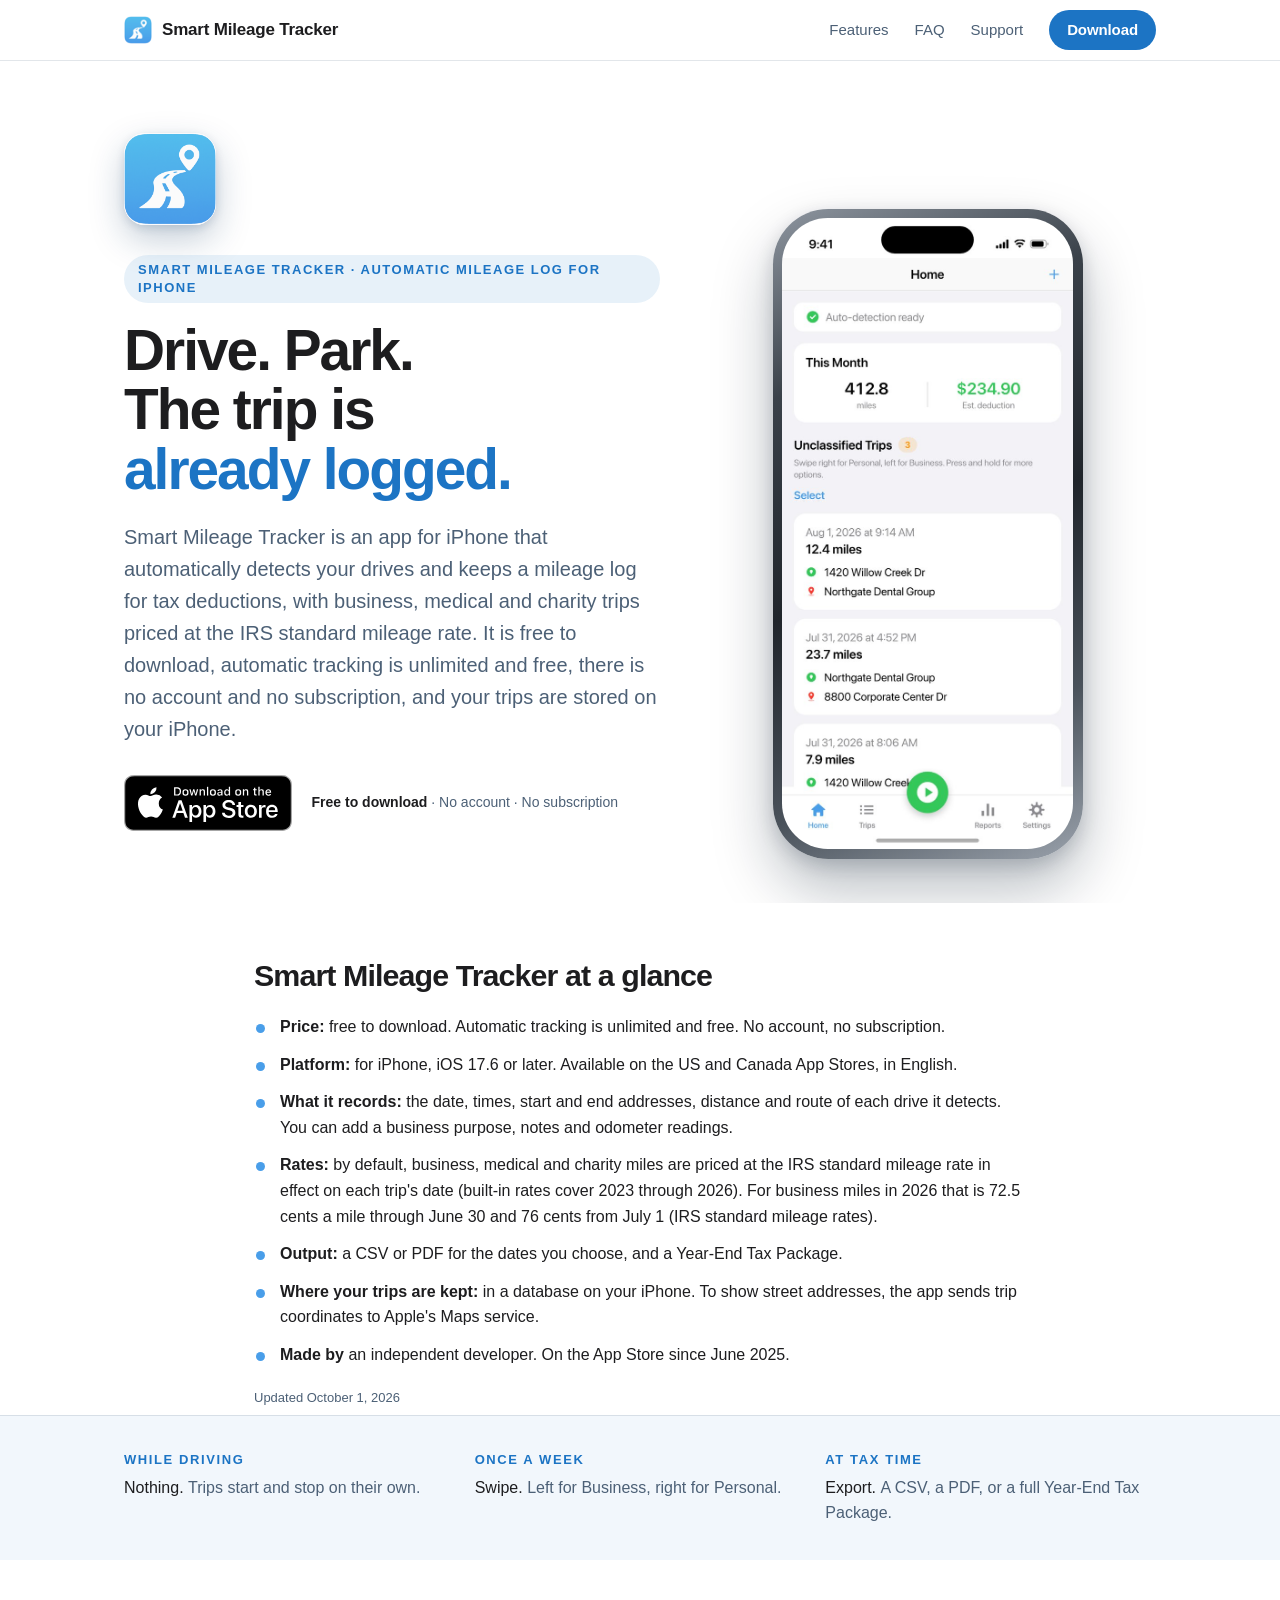
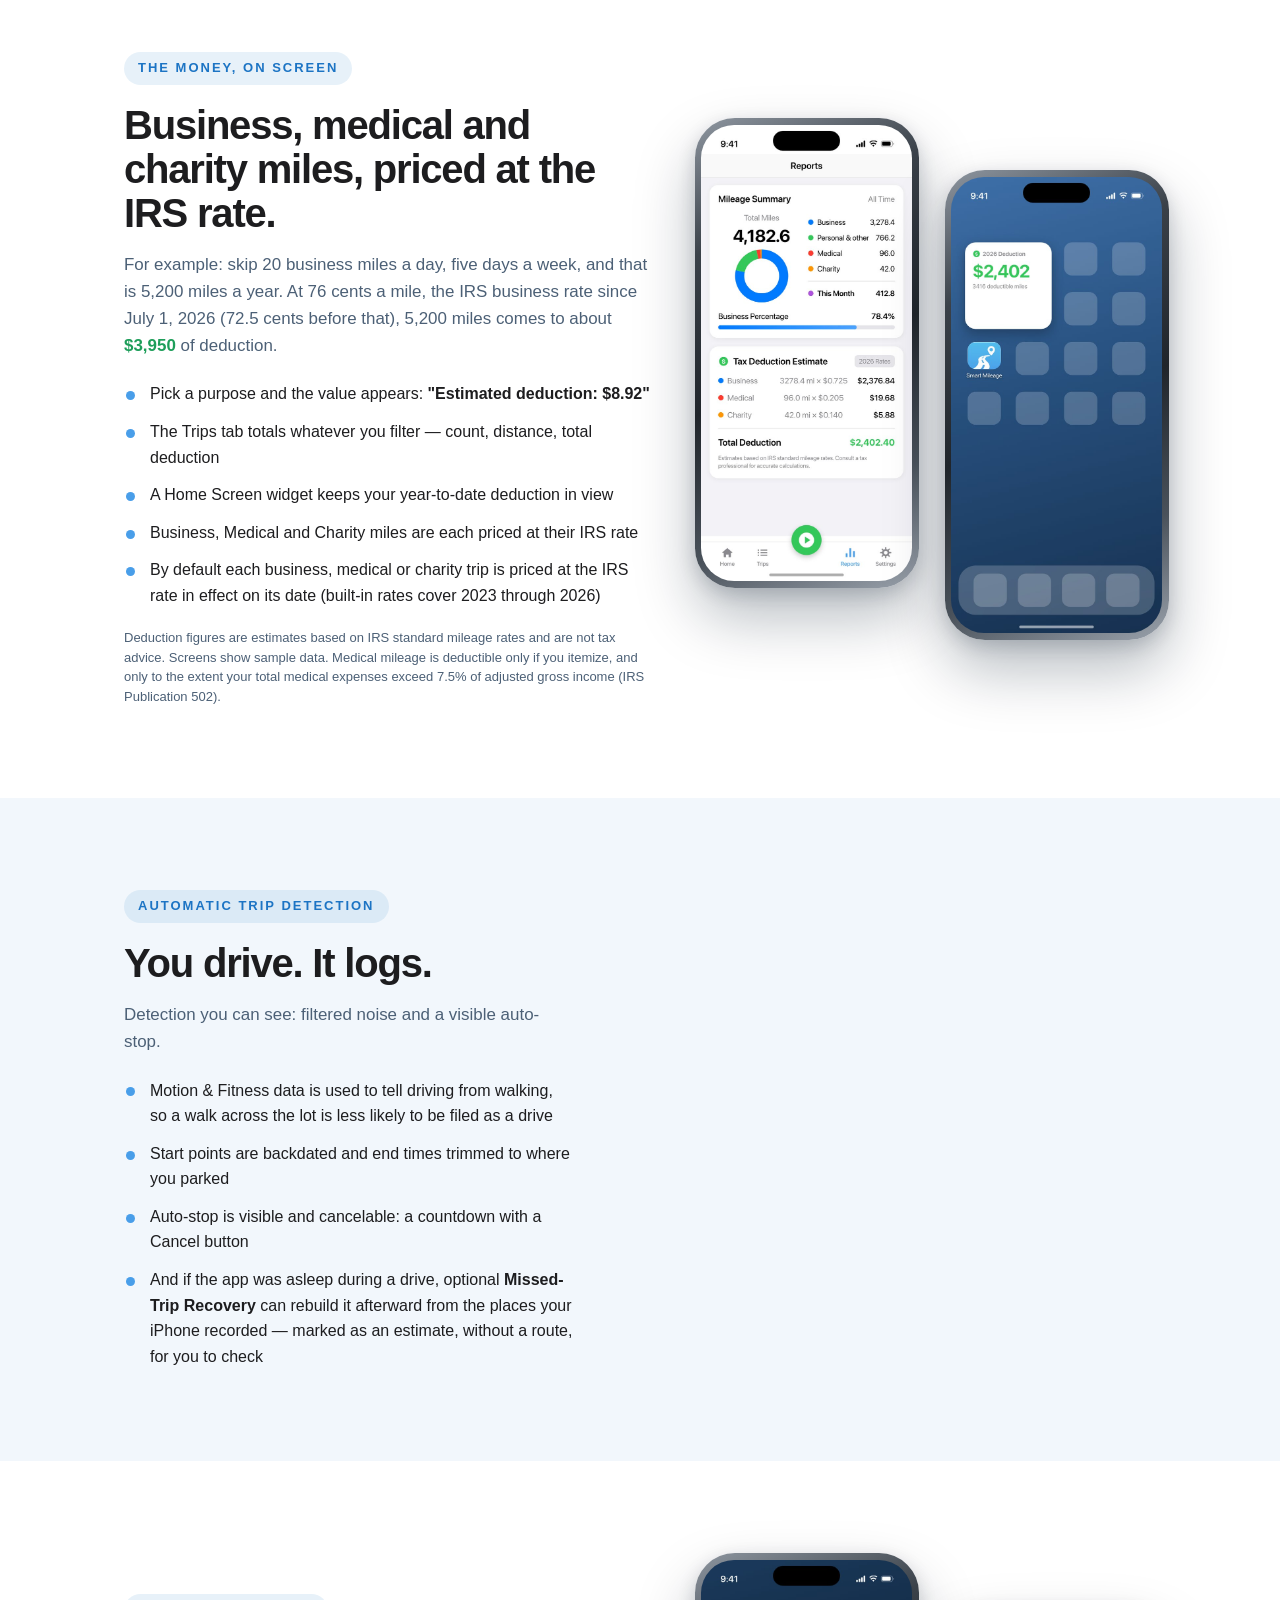
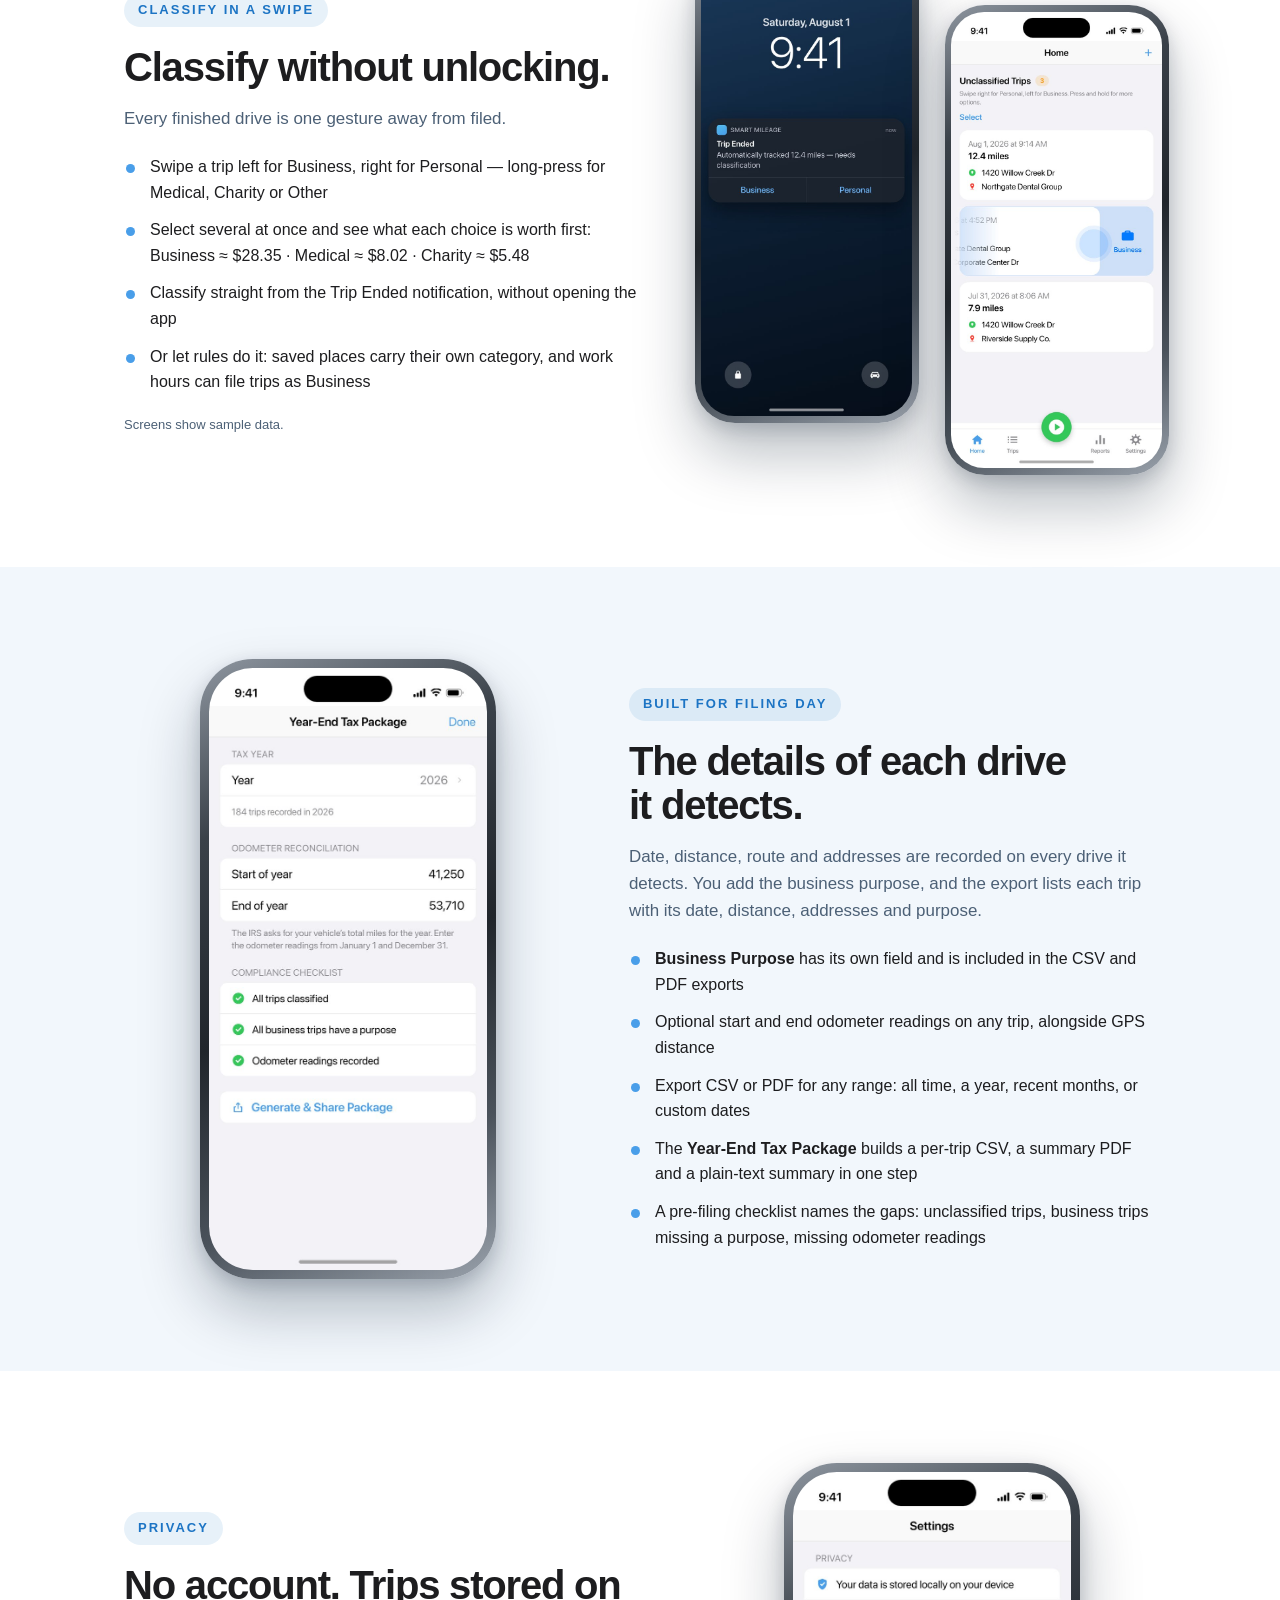
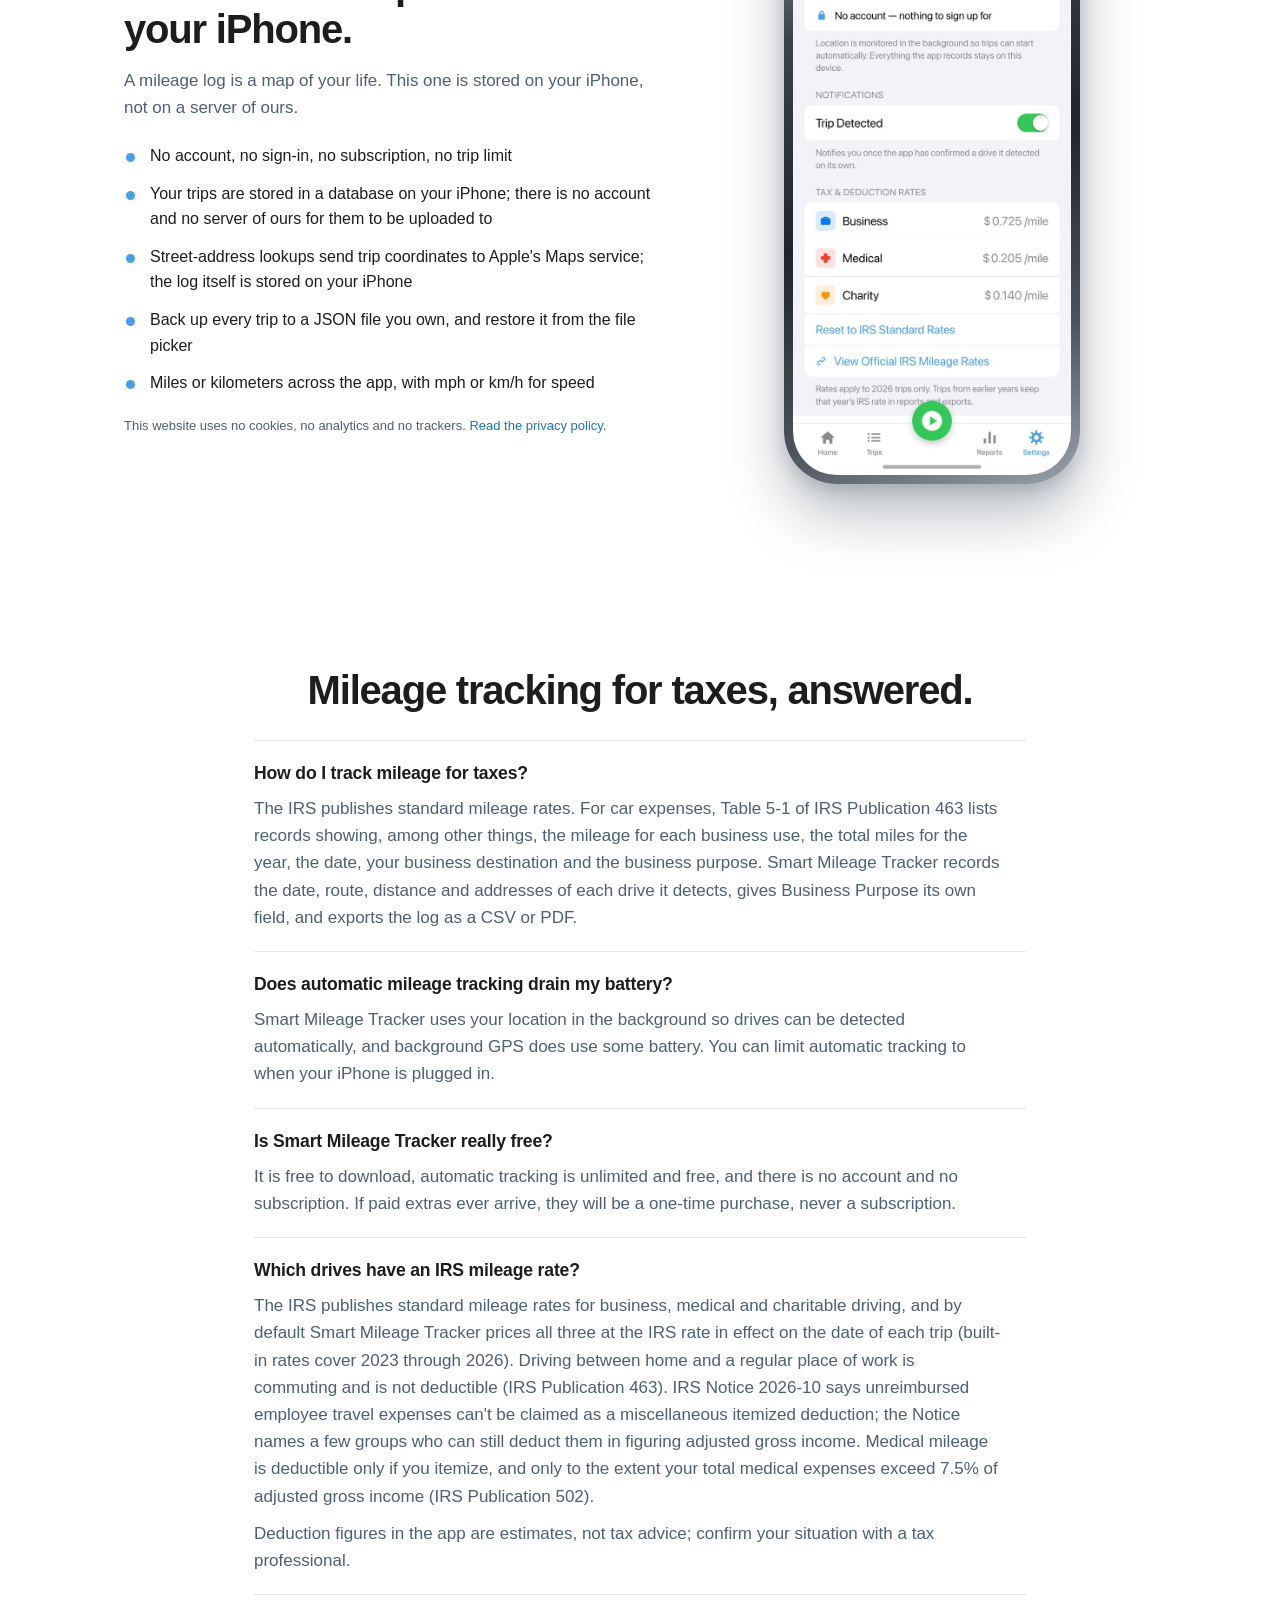
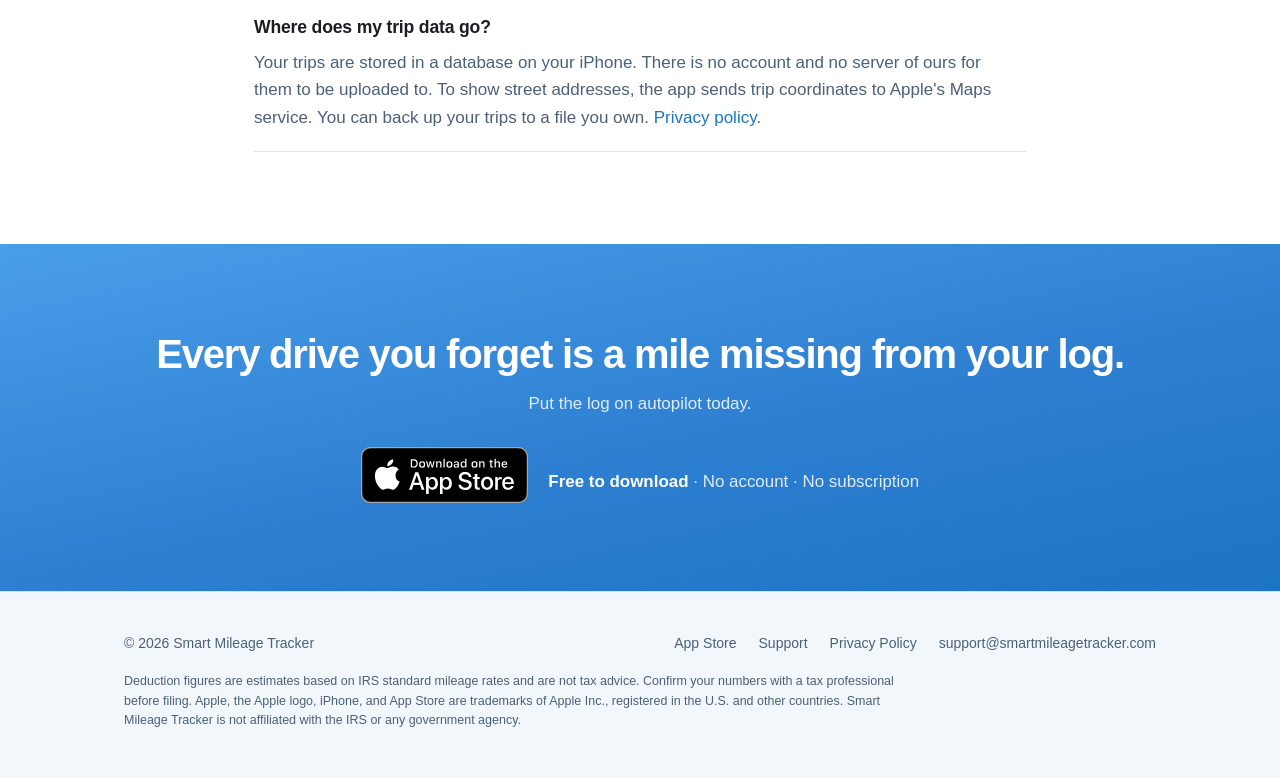
==== commit d5305251: "Site repairs: visible answers, corrected support steps, entity facts, pinned privacy text Co-Authore" ====
--- a/index.html
+++ b/index.html
@@ -3,9 +3,10 @@
 <head>
 <meta charset="utf-8">
 <meta name="viewport" content="width=device-width, initial-scale=1">
+<meta name="google-site-verification" content="bySZZ0M2H8nDwD7vNO9EiUxfWnjcNh7bTZd1UdFx_oE">
 <meta name="color-scheme" content="light">
 <title>Smart Mileage Tracker — Automatic Mileage Log for Taxes (iPhone)</title>
-<meta name="description" content="Free iPhone app that detects your drives and logs miles automatically for IRS tax deductions. No account, no subscription — your trips stay on your phone.">
+<meta name="description" content="Smart Mileage Tracker is an app for iPhone that detects your drives and logs miles automatically for tax deductions. No account, no subscription.">
 <link rel="canonical" href="https://smartmileagetracker.com/">
 <meta name="theme-color" content="#499EE9">
 <meta name="apple-itunes-app" content="app-id=6746294900">
@@ -16,34 +17,33 @@
 <meta property="og:site_name" content="Smart Mileage Tracker">
 <meta property="og:url" content="https://smartmileagetracker.com/">
 <meta property="og:title" content="Smart Mileage Tracker — Automatic Mileage Log for Taxes">
-<meta property="og:description" content="Drive. Park. The trip is already logged. Free iPhone app that records your drives automatically and prices every mile at the IRS rate.">
+<meta property="og:description" content="Drive. Park. The trip is already logged. An app for iPhone that records your drives automatically and prices business, medical and charity trips at the IRS standard mileage rate.">
 <meta property="og:image" content="https://smartmileagetracker.com/img/og.png">
 <meta property="og:image:width" content="1200">
 <meta property="og:image:height" content="630">
+<meta property="og:image:alt" content="Smart Mileage Tracker, an automatic mileage log for iPhone">
 <meta name="twitter:card" content="summary_large_image">
 <meta name="twitter:title" content="Smart Mileage Tracker — Automatic Mileage Log for Taxes">
-<meta name="twitter:description" content="Drive. Park. The trip is already logged. Free on iPhone — no account, no subscription.">
+<meta name="twitter:description" content="Drive. Park. The trip is already logged. Free to download for iPhone. No account, no subscription.">
 <meta name="twitter:image" content="https://smartmileagetracker.com/img/og.png">
-<link rel="stylesheet" href="/css/site.css?v=1">
+<link rel="stylesheet" href="/css/site.css?v=2">
 <script type="application/ld+json">
 {
   "@context": "https://schema.org",
   "@type": "SoftwareApplication",
   "name": "Smart Mileage Tracker",
-  "alternateName": "Smart Mileage: Tax Tracker",
+  "alternateName": "Smart Mileage",
   "operatingSystem": "iOS",
   "applicationCategory": "FinanceApplication",
   "url": "https://smartmileagetracker.com/",
   "installUrl": "https://apps.apple.com/app/id6746294900",
   "sameAs": ["https://apps.apple.com/app/id6746294900"],
   "image": "https://smartmileagetracker.com/img/og.png",
-  "description": "iPhone app that detects drives automatically and logs mileage for IRS tax deductions. No account, no subscription — trips stay on the device.",
+  "description": "An app for iPhone that detects drives automatically and logs mileage for tax deductions. No account, no subscription; trips are stored on the device.",
   "author": { "@type": "Organization", "name": "Smart Mileage Tracker" },
-  "offers": { "@type": "Offer", "price": "0", "priceCurrency": "USD" },
-  "aggregateRating": { "@type": "AggregateRating", "ratingValue": "4.5", "ratingCount": "18" }
+  "offers": { "@type": "Offer", "price": "0", "priceCurrency": "USD" }
 }
 </script>
-<!-- RATE-CHECK: aggregateRating above — refresh ratingValue/ratingCount from App Store Connect periodically -->
 <script type="application/ld+json">
 {
   "@context": "https://schema.org",
@@ -52,31 +52,32 @@
     {
       "@type": "Question",
       "name": "How do I track mileage for taxes?",
-      "acceptedAnswer": { "@type": "Answer", "text": "The IRS lets you deduct qualifying miles at a standard rate it sets for each year, but the deduction has to survive on your records: the date, the distance, and the business purpose of each drive. Smart Mileage Tracker captures the date, route, distance, and addresses automatically for every drive, gives Business Purpose its own field, and exports it all as a CSV or PDF your accountant can use." }
+      "acceptedAnswer": { "@type": "Answer", "text": "The IRS publishes standard mileage rates. For car expenses, Table 5-1 of IRS Publication 463 lists records showing, among other things, the mileage for each business use, the total miles for the year, the date, your business destination and the business purpose. Smart Mileage Tracker records the date, route, distance and addresses of each drive it detects, gives Business Purpose its own field, and exports the log as a CSV or PDF." }
     },
     {
       "@type": "Question",
       "name": "Does automatic mileage tracking drain my battery?",
-      "acceptedAnswer": { "@type": "Answer", "text": "Smart Mileage uses your location in the background so drives can be detected automatically, and background GPS does use some battery. Sampling adapts to your speed to keep the cost low, and you can restrict automatic tracking to when your iPhone is plugged in — useful if your car charges your phone anyway." }
+      "acceptedAnswer": { "@type": "Answer", "text": "Smart Mileage Tracker uses your location in the background so drives can be detected automatically, and background GPS does use some battery. You can limit automatic tracking to when your iPhone is plugged in." }
     },
     {
       "@type": "Question",
       "name": "Is Smart Mileage Tracker really free?",
-      "acceptedAnswer": { "@type": "Answer", "text": "Yes — free on the App Store, with no account to create and no subscription. Tracking is unlimited: there is no cap on trips. If paid extras ever arrive, they will be a one-time purchase — never a subscription." }
+      "acceptedAnswer": { "@type": "Answer", "text": "It is free to download, automatic tracking is unlimited and free, and there is no account and no subscription. If paid extras ever arrive, they will be a one-time purchase, never a subscription." }
     },
     {
       "@type": "Question",
-      "name": "Which drives are tax deductible?",
-      "acceptedAnswer": { "@type": "Answer", "text": "More than business alone: the IRS publishes standard mileage rates for business, medical, and charitable driving, and Smart Mileage prices all three — each at the rate for the year the trip happened. Regular commuting generally is not deductible. Deduction figures in the app are estimates, not tax advice; confirm your situation with a tax professional." }
+      "name": "Which drives have an IRS mileage rate?",
+      "acceptedAnswer": { "@type": "Answer", "text": "The IRS publishes standard mileage rates for business, medical and charitable driving, and by default Smart Mileage Tracker prices all three at the IRS rate in effect on the date of each trip (built-in rates cover 2023 through 2026). Driving between home and a regular place of work is commuting and is not deductible (IRS Publication 463). IRS Notice 2026-10 says unreimbursed employee travel expenses can't be claimed as a miscellaneous itemized deduction; the Notice names a few groups who can still deduct them in figuring adjusted gross income. Medical mileage is deductible only if you itemize, and only to the extent your total medical expenses exceed 7.5% of adjusted gross income (IRS Publication 502). Deduction figures in the app are estimates, not tax advice; confirm your situation with a tax professional." }
     },
     {
       "@type": "Question",
       "name": "Where does my trip data go?",
-      "acceptedAnswer": { "@type": "Answer", "text": "Nowhere. Your trips live in a local database on your iPhone — there is no account and no server of ours for them to be uploaded to. Street-address lookups use Apple's Maps service; the log itself stays with you, and you can back it up to a JSON file you own." }
+      "acceptedAnswer": { "@type": "Answer", "text": "Your trips are stored in a database on your iPhone. There is no account and no server of ours for them to be uploaded to. To show street addresses, the app sends trip coordinates to Apple's Maps service. You can back up your trips to a file you own." }
     }
   ]
 }
 </script>
+<script type="application/ld+json">{"@context":"https://schema.org","@type":"WebPage","@id":"https://smartmileagetracker.com/#webpage","url":"https://smartmileagetracker.com/","name":"Smart Mileage Tracker","dateModified":"2026-10-01"}</script>
 </head>
 <body>
 <a class="skip" href="#main">Skip to content</a>
@@ -102,24 +103,41 @@
     <div class="wrap">
       <div class="hero-copy">
         <img class="app-icon" src="/img/app-icon.png" alt="Smart Mileage Tracker app icon" width="92" height="92">
-        <h1>Drive. Park.<br>The trip is <span class="hl">already&nbsp;logged.</span></h1>
-        <p class="lede">Smart Mileage Tracker detects the drive, records it in the background, and prices every mile at the IRS rate. No button to press, no app to open, nothing to remember.</p>
+        <h1><span class="kicker">Smart Mileage Tracker · automatic mileage log for iPhone</span> Drive. Park.<br> The trip is <span class="hl">already&nbsp;logged.</span></h1>
+        <p class="lede">Smart Mileage Tracker is an app for iPhone that automatically detects your drives and keeps a mileage log for tax deductions, with business, medical and charity trips priced at the IRS standard mileage rate. It is free to download, automatic tracking is unlimited and free, there is no account and no subscription, and your trips are stored on your iPhone.</p>
         <div class="store-cta">
           <a class="badge" href="https://apps.apple.com/app/id6746294900">
             <img src="/img/badge-app-store.svg" alt="Download on the App Store" width="168" height="56">
           </a>
-          <p class="microline"><b>Free</b> · No account · No subscription</p>
-          <!-- RATE-CHECK: must match the JSON-LD aggregateRating above (structured data has to be visible on the page) -->
-          <p class="microline">★ 4.5 · 18 ratings on the App Store</p>
+          <p class="microline"><b>Free to download</b> · No account · No subscription</p>
         </div>
       </div>
       <div class="f-shot">
         <figure class="device">
           <div class="screen-clip">
-            <img src="/img/screens/home.jpg" alt="Smart Mileage Tracker home screen showing this month's miles, the estimated deduction, and unclassified trips ready to swipe" width="640" height="1387" fetchpriority="high">
+            <img src="/img/screens/home.jpg" alt="Smart Mileage Tracker home screen with unclassified trips ready to swipe" width="640" height="1387" fetchpriority="high">
           </div>
         </figure>
       </div>
+    </div>
+  </section>
+
+  <section class="glance" id="facts">
+    <div class="wrap">
+      <h2>Smart Mileage Tracker at a glance</h2>
+      <!-- FACT-CHECK id=S06 src=https://itunes.apple.com/lookup?id=6746294900 checked=2026-10-01 ver=2.8.1 -->
+      <!-- FACT-CHECK id=A23 src=app:Smart%20Mileage%20Tracker/Managers/ExportManager.swift@556ba0e checked=2026-10-01 ver=2.8.1 -->
+      <!-- RATE-CHECK id=T01 src=https://www.irs.gov/tax-professionals/standard-mileage-rates checked=2026-10-01 -->
+      <ul class="bullets">
+        <li><b>Price:</b> free to download. Automatic tracking is unlimited and free. No account, no subscription.</li>
+        <li><b>Platform:</b> for iPhone, iOS 17.6 or later. Available on the US and Canada App Stores, in English.</li>
+        <li><b>What it records:</b> the date, times, start and end addresses, distance and route of each drive it detects. You can add a business purpose, notes and odometer readings.</li>
+        <li><b>Rates:</b> by default, business, medical and charity miles are priced at the IRS standard mileage rate in effect on each trip's date (built-in rates cover 2023 through 2026). For business miles in 2026 that is 72.5 cents a mile through June 30 and 76 cents from July 1 (IRS standard mileage rates).</li>
+        <li><b>Output:</b> a CSV or PDF for the dates you choose, and a Year-End Tax Package.</li>
+        <li><b>Where your trips are kept:</b> in a database on your iPhone. To show street addresses, the app sends trip coordinates to Apple's Maps service.</li>
+        <li><b>Made by</b> an independent developer. On the App Store since June 2025.</li>
+      </ul>
+      <p class="fineprint">Updated October 1, 2026</p>
     </div>
   </section>
 
@@ -144,23 +162,24 @@
     <div class="wrap">
       <div class="f-copy">
         <span class="kicker">The money, on screen</span>
-        <h2>Every mile, priced at the IRS&nbsp;rate.</h2>
-        <!-- RATE-CHECK: 76 cents + $3,950 figure (20 mi x 5 days x 52 wk x $0.76) — update when the IRS rate changes -->
-        <p class="f-lede">Skip 20 business miles a day, five days a week, and at the current IRS business rate of 76 cents a mile that's about <span class="money-figure">$3,950 a year</span> you never claim. Smart Mileage makes the number impossible to miss:</p>
+        <h2>Business, medical and charity miles, priced at the IRS&nbsp;rate.</h2>
+        <!-- RATE-CHECK id=T01 src=https://www.irs.gov/tax-professionals/standard-mileage-rates checked=2026-10-01 -->
+        <p class="f-lede">For example: skip 20 business miles a day, five days a week, and that is 5,200 miles a year. At 76 cents a mile, the IRS business rate since July 1, 2026 (72.5 cents before that), 5,200 miles comes to about <span class="money-figure">$3,950</span> of deduction.</p>
+        <!-- FACT-CHECK id=A20 src=app:Smart%20Mileage%20Tracker/Managers/Tracking%20Manager/Tracking%20Manager.swift@556ba0e checked=2026-10-01 ver=2.8.1 -->
         <ul class="bullets">
           <li>Pick a purpose and the value appears: <b>"Estimated deduction: $8.92"</b></li>
           <li>The Trips tab totals whatever you filter — count, distance, total deduction</li>
           <li>A Home Screen widget keeps your year-to-date deduction in view</li>
-          <li>Business, Medical and Charity all earn a deduction, not business only</li>
-          <li>Rates are locked to the year of each trip, so changing this year's rate never rewrites last year's numbers</li>
-        </ul>
-        <p class="fineprint">Deduction figures are estimates based on IRS standard mileage rates and are not tax advice. Screens show sample data.</p>
+          <li>Business, Medical and Charity miles are each priced at their IRS rate</li>
+          <li>By default each business, medical or charity trip is priced at the IRS rate in effect on its date (built-in rates cover 2023 through 2026)</li>
+        </ul>
+        <p class="fineprint">Deduction figures are estimates based on IRS standard mileage rates and are not tax advice. Screens show sample data. Medical mileage is deductible only if you itemize, and only to the extent your total medical expenses exceed 7.5% of adjusted gross income (IRS Publication 502).</p>
       </div>
       <div class="f-shot">
         <div class="device-pair">
           <figure class="device sm">
             <div class="screen-clip">
-              <img src="/img/screens/reports.jpg" alt="Reports screen with a year's mileage summary and tax deduction totals by category" width="640" height="1387" loading="lazy">
+              <img src="/img/screens/reports.jpg" alt="Reports screen" width="640" height="1387" loading="lazy">
             </div>
           </figure>
           <figure class="device sm">
@@ -178,22 +197,13 @@
       <div class="f-copy">
         <span class="kicker">Automatic trip detection</span>
         <h2>You drive. It&nbsp;logs.</h2>
-        <p class="f-lede">Detection is built to be trusted — validated starts, filtered noise, and a live view of every recording in progress.</p>
-        <ul class="bullets">
-          <li>A start is validated over a continuous window of speed and distance, not one GPS spike</li>
-          <li>With Motion &amp; Fitness access, walking is actively filtered out — a walk across the lot isn't filed as a drive</li>
-          <li>Start points are backdated and end times trimmed to where you actually parked, so the log matches the drive</li>
-          <li>Auto-stop is visible and cancelable: a countdown with a Cancel button, never a silent end</li>
-          <li>A Live Activity on the Lock Screen and Dynamic Island shows live distance and a running timer</li>
-          <li>And if your iPhone slept through a drive, optional <b>Missed Trip Recovery</b> rebuilds it afterward — clearly marked as an estimate and left for your review</li>
-        </ul>
-      </div>
-      <div class="f-shot">
-        <figure class="device">
-          <div class="screen-clip">
-            <img src="/img/screens/lockscreen.jpg" alt="iPhone Lock Screen with a Smart Mileage Live Activity showing a trip in progress with live distance" width="640" height="1387" loading="lazy">
-          </div>
-        </figure>
+        <p class="f-lede">Detection you can see: filtered noise and a visible auto-stop.</p>
+        <ul class="bullets">
+          <li>Motion &amp; Fitness data is used to tell driving from walking, so a walk across the lot is less likely to be filed as a drive</li>
+          <li>Start points are backdated and end times trimmed to where you parked</li>
+          <li>Auto-stop is visible and cancelable: a countdown with a Cancel button</li>
+          <li>And if the app was asleep during a drive, optional <b>Missed-Trip Recovery</b> can rebuild it afterward from the places your iPhone recorded — marked as an estimate, without a route, for you to check</li>
+        </ul>
       </div>
     </div>
   </section>
@@ -201,9 +211,10 @@
   <section class="feature">
     <div class="wrap">
       <div class="f-copy">
-        <span class="kicker">Ten seconds a week</span>
+        <span class="kicker">Classify in a swipe</span>
         <h2>Classify without unlocking.</h2>
         <p class="f-lede">Every finished drive is one gesture away from filed.</p>
+        <!-- FACT-CHECK id=A14 src=app:Smart%20Mileage%20Tracker/Views/UnclassifiedTripsView.swift@556ba0e checked=2026-10-01 ver=2.8.1 -->
         <ul class="bullets">
           <li>Swipe a trip left for Business, right for Personal — long-press for Medical, Charity or Other</li>
           <li>Select several at once and see what each choice is worth first: Business ≈ $28.35 · Medical ≈ $8.02 · Charity ≈ $5.48</li>
@@ -233,20 +244,21 @@
     <div class="wrap">
       <div class="f-copy">
         <span class="kicker">Built for filing day</span>
-        <h2>A record that holds&nbsp;up.</h2>
-        <p class="f-lede">The details a deduction has to survive on, captured on every drive — then packaged the way an accountant wants them.</p>
-        <ul class="bullets">
-          <li><b>Business Purpose</b> is a dedicated field — the substantiation line you actually get asked for — and it exports to CSV and PDF</li>
+        <h2>The details of each drive it&nbsp;detects.</h2>
+        <p class="f-lede">Date, distance, route and addresses are recorded on every drive it detects. You add the business purpose, and the export lists each trip with its date, distance, addresses and purpose.</p>
+        <!-- FACT-CHECK id=A23 src=app:Smart%20Mileage%20Tracker/Managers/ExportManager.swift@556ba0e checked=2026-10-01 ver=2.8.1 -->
+        <ul class="bullets">
+          <li><b>Business Purpose</b> has its own field and is included in the CSV and PDF exports</li>
           <li>Optional start and end odometer readings on any trip, alongside GPS distance</li>
           <li>Export CSV or PDF for any range: all time, a year, recent months, or custom dates</li>
-          <li>The <b>Year-End Tax Package</b> builds three files at once: a per-trip CSV, a summary PDF, and a plain-text compliance summary</li>
+          <li>The <b>Year-End Tax Package</b> builds a per-trip CSV, a summary PDF and a plain-text summary in one step</li>
           <li>A pre-filing checklist names the gaps: unclassified trips, business trips missing a purpose, missing odometer readings</li>
         </ul>
       </div>
       <div class="f-shot">
         <figure class="device">
           <div class="screen-clip">
-            <img src="/img/screens/yearend.jpg" alt="Year-End Tax Package screen with odometer reconciliation and a compliance checklist" width="640" height="1387" loading="lazy">
+            <img src="/img/screens/yearend.jpg" alt="Year-End Tax Package screen with odometer fields and a checklist" width="640" height="1387" loading="lazy">
           </div>
         </figure>
       </div>
@@ -257,21 +269,21 @@
     <div class="wrap">
       <div class="f-copy">
         <span class="kicker">Privacy</span>
-        <h2>Yours alone.</h2>
-        <p class="f-lede">A mileage log is a map of your life. This one never leaves your hands.</p>
-        <ul class="bullets">
-          <li>No account, no sign-in, no subscription, no cap on trips</li>
-          <li>Your trips live in a local database on your iPhone — never uploaded to our servers, <b>because there are none</b></li>
-          <li>Street-address lookups use Apple's Maps service; the log itself stays with you</li>
+        <h2>No account. Trips stored on your&nbsp;iPhone.</h2>
+        <p class="f-lede">A mileage log is a map of your life. This one is stored on your iPhone, not on a server of ours.</p>
+        <ul class="bullets">
+          <li>No account, no sign-in, no subscription, no trip limit</li>
+          <li>Your trips are stored in a database on your iPhone; there is no account and no server of ours for them to be uploaded to</li>
+          <li>Street-address lookups send trip coordinates to Apple's Maps service; the log itself is stored on your iPhone</li>
           <li>Back up every trip to a JSON file you own, and restore it from the file picker</li>
           <li>Miles or kilometers across the app, with mph or km/h for speed</li>
         </ul>
-        <p class="fineprint">This website keeps the same promise: no cookies, no analytics, no trackers. <a href="/privacy/">Read the privacy policy</a>.</p>
+        <p class="fineprint">This website uses no cookies, no analytics and no trackers. <a href="/privacy/">Read the privacy policy</a>.</p>
       </div>
       <div class="f-shot">
         <figure class="device">
           <div class="screen-clip">
-            <img src="/img/screens/privacy.jpg" alt="Privacy and permissions settings showing all data stored on device" width="640" height="1387" loading="lazy">
+            <img src="/img/screens/privacy.jpg" alt="Settings screen" width="640" height="1387" loading="lazy">
           </div>
         </figure>
       </div>
@@ -281,51 +293,27 @@
   <section class="faq" id="faq">
     <div class="wrap">
       <h2>Mileage tracking for taxes, answered.</h2>
-      <div class="faq-list">
-        <details>
-          <summary>How do I track mileage for taxes?</summary>
-          <div class="a">
-            <p>The IRS lets you deduct qualifying miles at a standard rate it sets for each year — but the deduction has to survive on your records: the date, the distance, and the business purpose of each drive. Smart Mileage Tracker captures the date, route, distance, and addresses automatically for every drive, gives Business Purpose its own field, and exports it all as a CSV or PDF your accountant can use.</p>
-          </div>
-        </details>
-        <details>
-          <summary>Does automatic mileage tracking drain my battery?</summary>
-          <div class="a">
-            <p>Smart Mileage uses your location in the background so drives can be detected automatically, and background GPS does use some battery. Sampling adapts to your speed to keep the cost low, and you can restrict automatic tracking to when your iPhone is plugged in — useful if your car charges your phone anyway.</p>
-          </div>
-        </details>
-        <details>
-          <summary>Is Smart Mileage Tracker really free?</summary>
-          <div class="a">
-            <p>Yes — free on the App Store, with no account to create and no subscription. Tracking is unlimited: there is no cap on trips. If paid extras ever arrive, they will be a one-time purchase — never a subscription.</p>
-          </div>
-        </details>
-        <details>
-          <summary>Which drives are tax deductible?</summary>
-          <div class="a">
-            <p>More than business alone: the IRS publishes standard mileage rates for business, medical, and charitable driving, and Smart Mileage prices all three — each at the rate for the year the trip happened. Regular commuting generally is not deductible.</p>
-            <p>Deduction figures in the app are estimates, not tax advice; confirm your situation with a tax professional.</p>
-          </div>
-        </details>
-        <details>
-          <summary>Where does my trip data go?</summary>
-          <div class="a">
-            <p>Nowhere. Your trips live in a local database on your iPhone — there is no account and no server of ours for them to be uploaded to. Street-address lookups use Apple's Maps service; the log itself stays with you, and you can back it up to a JSON file you own. <a href="/privacy/">Privacy policy</a>.</p>
-          </div>
-        </details>
+      <!-- RATE-CHECK id=T05 src=https://www.irs.gov/publications/p463 checked=2026-10-01 -->
+      <!-- FACT-CHECK id=A20 src=app:Smart%20Mileage%20Tracker/Managers/Tracking%20Manager/Tracking%20Manager.swift@556ba0e checked=2026-10-01 ver=2.8.1 -->
+      <div class="qa">
+        <div><h3>How do I track mileage for taxes?</h3><p>The IRS publishes standard mileage rates. For car expenses, Table 5-1 of IRS Publication 463 lists records showing, among other things, the mileage for each business use, the total miles for the year, the date, your business destination and the business purpose. Smart Mileage Tracker records the date, route, distance and addresses of each drive it detects, gives Business Purpose its own field, and exports the log as a CSV or PDF.</p></div>
+        <div><h3>Does automatic mileage tracking drain my battery?</h3><p>Smart Mileage Tracker uses your location in the background so drives can be detected automatically, and background GPS does use some battery. You can limit automatic tracking to when your iPhone is plugged in.</p></div>
+        <div><h3>Is Smart Mileage Tracker really free?</h3><p>It is free to download, automatic tracking is unlimited and free, and there is no account and no subscription. If paid extras ever arrive, they will be a one-time purchase, never a subscription.</p></div>
+        <div><h3>Which drives have an IRS mileage rate?</h3><p>The IRS publishes standard mileage rates for business, medical and charitable driving, and by default Smart Mileage Tracker prices all three at the IRS rate in effect on the date of each trip (built-in rates cover 2023 through 2026). Driving between home and a regular place of work is commuting and is not deductible (IRS Publication 463). IRS Notice 2026-10 says unreimbursed employee travel expenses can't be claimed as a miscellaneous itemized deduction; the Notice names a few groups who can still deduct them in figuring adjusted gross income. Medical mileage is deductible only if you itemize, and only to the extent your total medical expenses exceed 7.5% of adjusted gross income (IRS Publication 502).</p><p>Deduction figures in the app are estimates, not tax advice; confirm your situation with a tax professional.</p></div>
+        <div><h3>Where does my trip data go?</h3><p>Your trips are stored in a database on your iPhone. There is no account and no server of ours for them to be uploaded to. To show street addresses, the app sends trip coordinates to Apple's Maps service. You can back up your trips to a file you own. <a href="/privacy/">Privacy policy</a>.</p></div>
       </div>
     </div>
   </section>
 
   <section class="cta-final">
     <div class="wrap">
-      <h2>Every mile you forget is money you hand&nbsp;back.</h2>
+      <h2>Every drive you forget is a mile missing from your&nbsp;log.</h2>
       <p>Put the log on autopilot today.</p>
       <div class="store-cta">
         <a class="badge" href="https://apps.apple.com/app/id6746294900">
           <img src="/img/badge-app-store.svg" alt="Download on the App Store" width="168" height="56">
         </a>
-        <p class="microline"><b>Free</b> · No account · No subscription</p>
+        <p class="microline"><b>Free to download</b> · No account · No subscription</p>
       </div>
     </div>
   </section>
@@ -343,7 +331,7 @@
         <a href="mailto:support@smartmileagetracker.com">support@smartmileagetracker.com</a>
       </nav>
     </div>
-    <p class="foot-legal">Deduction figures are estimates based on IRS standard mileage rates and are not tax advice. Confirm your numbers with a tax professional before filing. Apple, the Apple logo, and iPhone are trademarks of Apple Inc. App Store is a service mark of Apple Inc.</p>
+    <p class="foot-legal">Deduction figures are estimates based on IRS standard mileage rates and are not tax advice. Confirm your numbers with a tax professional before filing. Apple, the Apple logo, iPhone, and App Store are trademarks of Apple Inc., registered in the U.S. and other countries. Smart Mileage Tracker is not affiliated with the IRS or any government agency.</p>
   </div>
 </footer>
 
--- a/css/site.css
+++ b/css/site.css
@@ -237,6 +237,33 @@
 .callout.keyfact { border-left: 4px solid var(--green); }
 .page .faq-list { margin-top: 28px; }
 .page-cta { margin-top: 44px; }
+
+/* ---- content pages, visible Q&A, at-a-glance (added in Batch 0) ---- */
+h1 .kicker { display: block; width: fit-content; line-height: 1.4; letter-spacing: 1.5px; }
+.glance { padding: 56px 0 8px; }
+.glance .wrap { max-width: 820px; }
+.glance h2 { font-size: clamp(1.5rem, 3vw, 1.9rem); }
+.crumbs { font-size: 14px; color: var(--muted); margin-bottom: 18px; }
+.crumbs a { color: var(--muted); }
+.page h3 { font-size: 1.15rem; margin-top: 28px; letter-spacing: -.01em; }
+.page h3 + p, .page h3 + ul, .page h3 + ol, .page p + ul, .page p + ol, .page ul + p, .page ol + p,
+.page .callout + p, .page .table-wrap + p, .page h2 + ol, .page h2 + .table-wrap, .page p + .table-wrap { margin-top: 12px; }
+.page ol.steps { list-style: decimal; padding-left: 24px; margin-top: 12px; display: grid; gap: 8px; }
+.table-wrap { overflow-x: auto; margin-top: 16px; }
+table.data { width: 100%; border-collapse: collapse; font-size: 15px; }
+table.data caption { caption-side: bottom; text-align: left; font-size: 13px; color: var(--muted); padding-top: 8px; }
+table.data th, table.data td { text-align: left; vertical-align: top; padding: 10px 12px; border-bottom: 1px solid var(--line); }
+table.data thead th { background: var(--band); font-weight: 600; }
+table.data tbody th { font-weight: 600; }
+.qa { margin-top: 28px; border-top: 1px solid var(--line); }
+.qa > div { border-bottom: 1px solid var(--line); padding: 18px 0 20px; }
+.qa h3 { margin-top: 0; font-size: 1.1rem; font-weight: 600; letter-spacing: -.01em; }
+.qa p { color: var(--muted); margin-top: 8px; max-width: 44em; }
+.page .qa h3 + p { margin-top: 8px; }
+.qa p + p { margin-top: 10px; }
+.page ul.sources { font-size: 15px; }
+.page p.entity { font-size: 14px; color: var(--muted); margin-top: 44px; padding-top: 20px; border-top: 1px solid var(--line); }
+.page p.related { font-size: 15px; margin-top: 16px; }
 
 /* ------------------------------------------------------------ responsive */
 @media (max-width: 900px) {
@@ -254,6 +281,7 @@
   .device.sm { --dw: min(178px, 39vw); }
   .device-pair { gap: 18px; }
   .device-pair .device:last-child { margin-top: 36px; }
+  .hero h1 .kicker { margin-left: auto; margin-right: auto; }
 }
 @media (max-width: 600px) {
   .site-head nav a:not(.btn) { display: none; }
